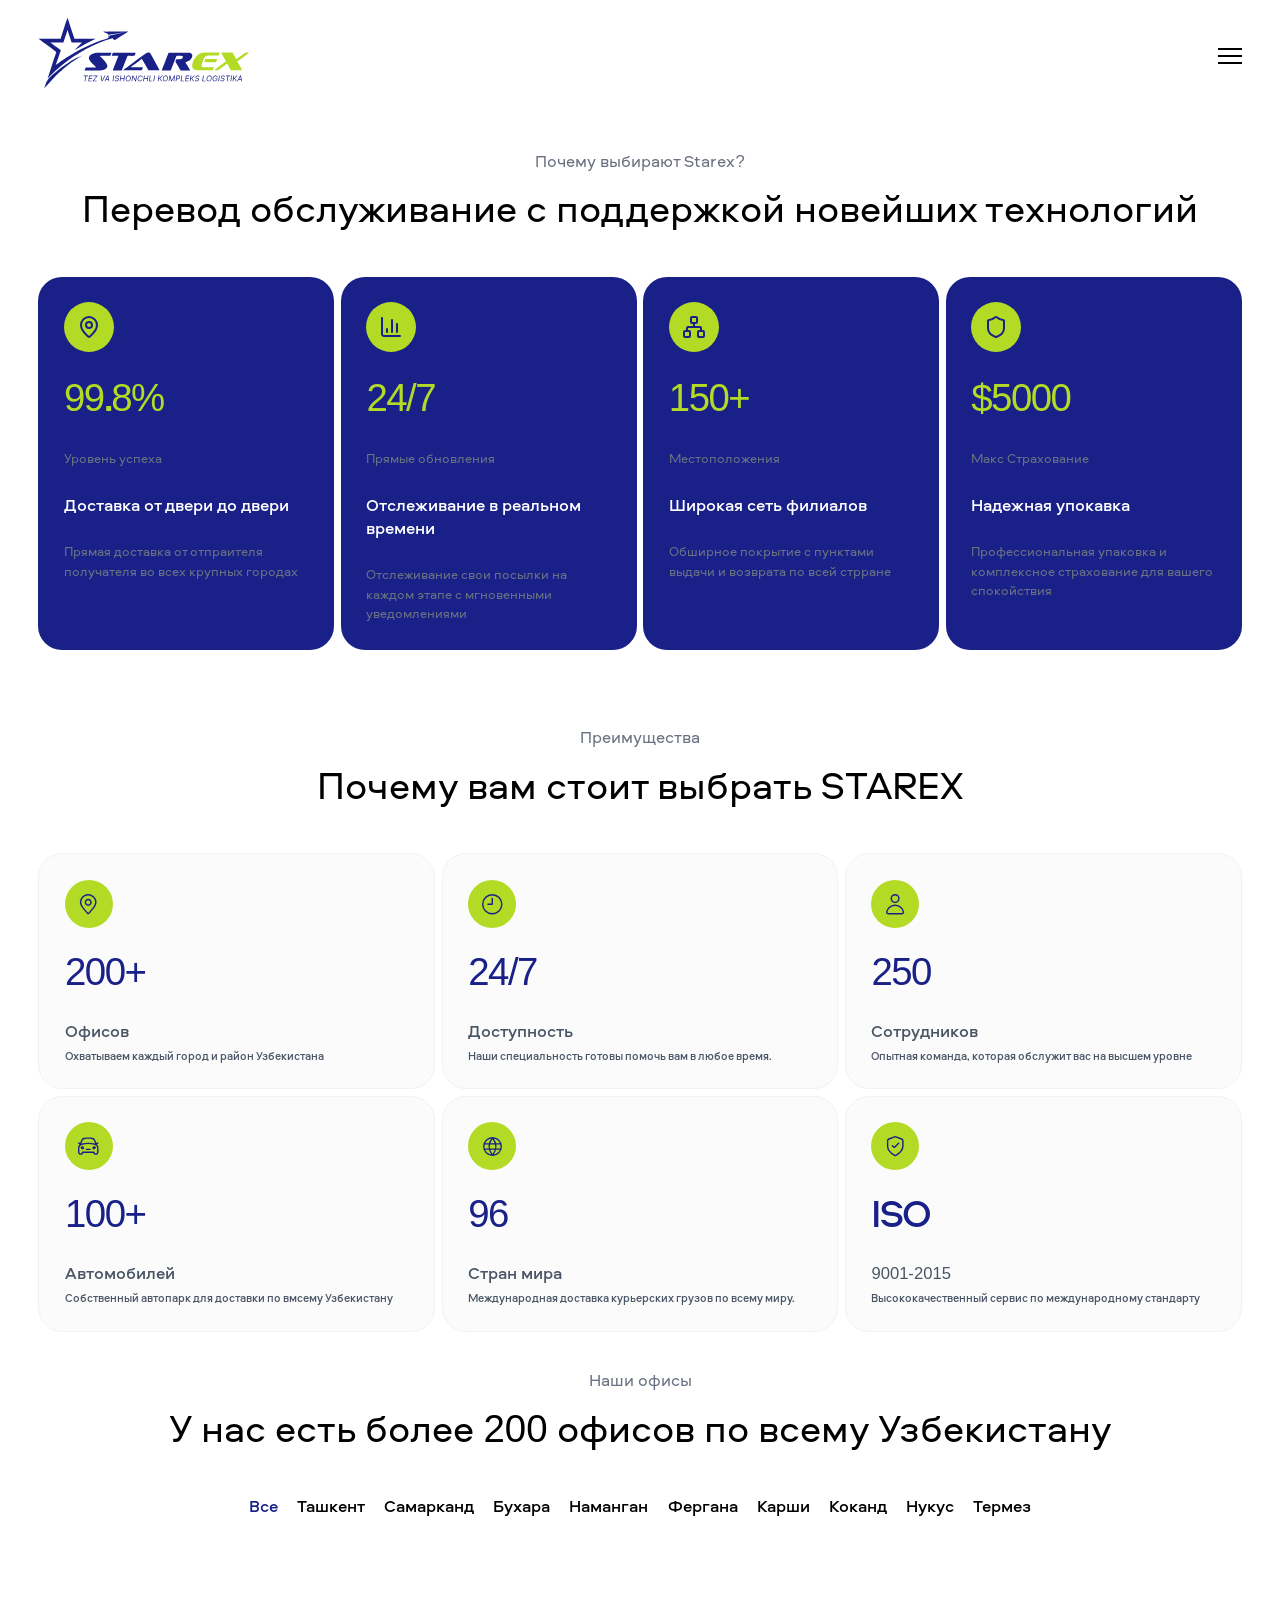
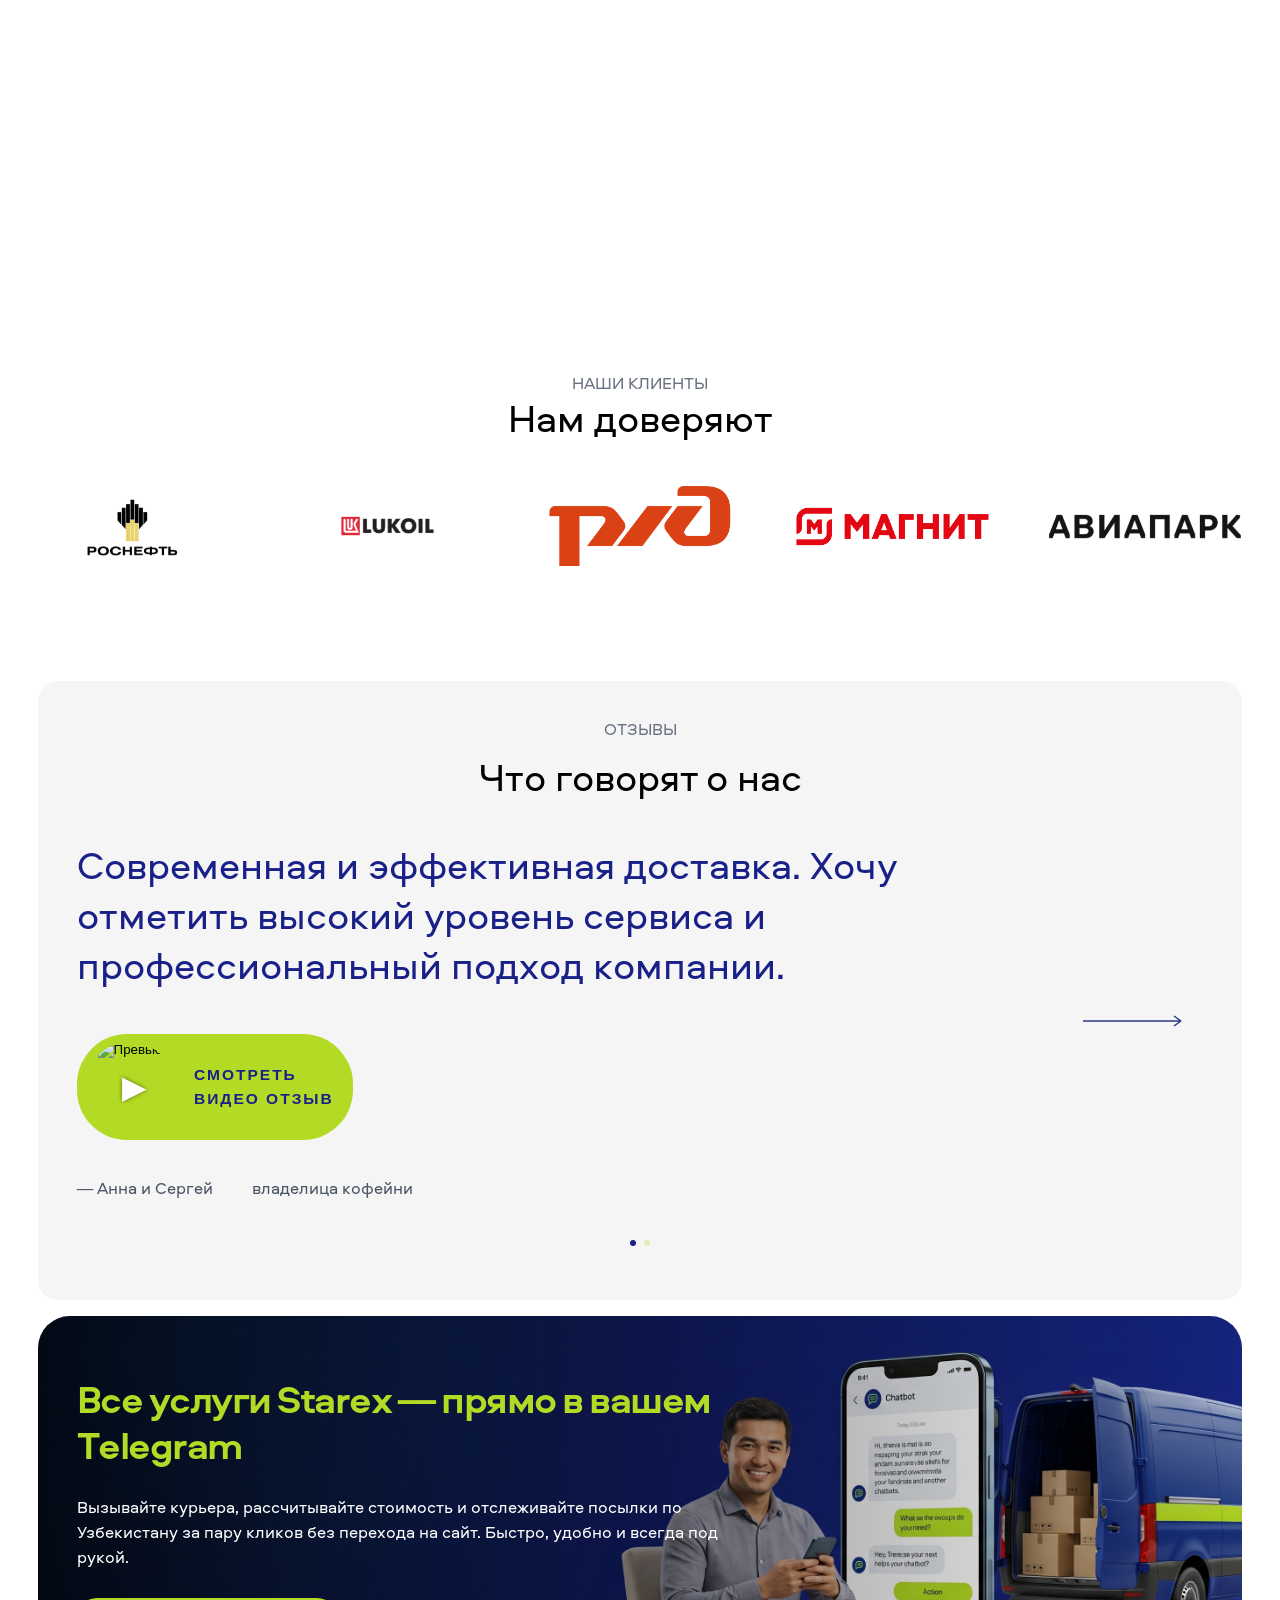
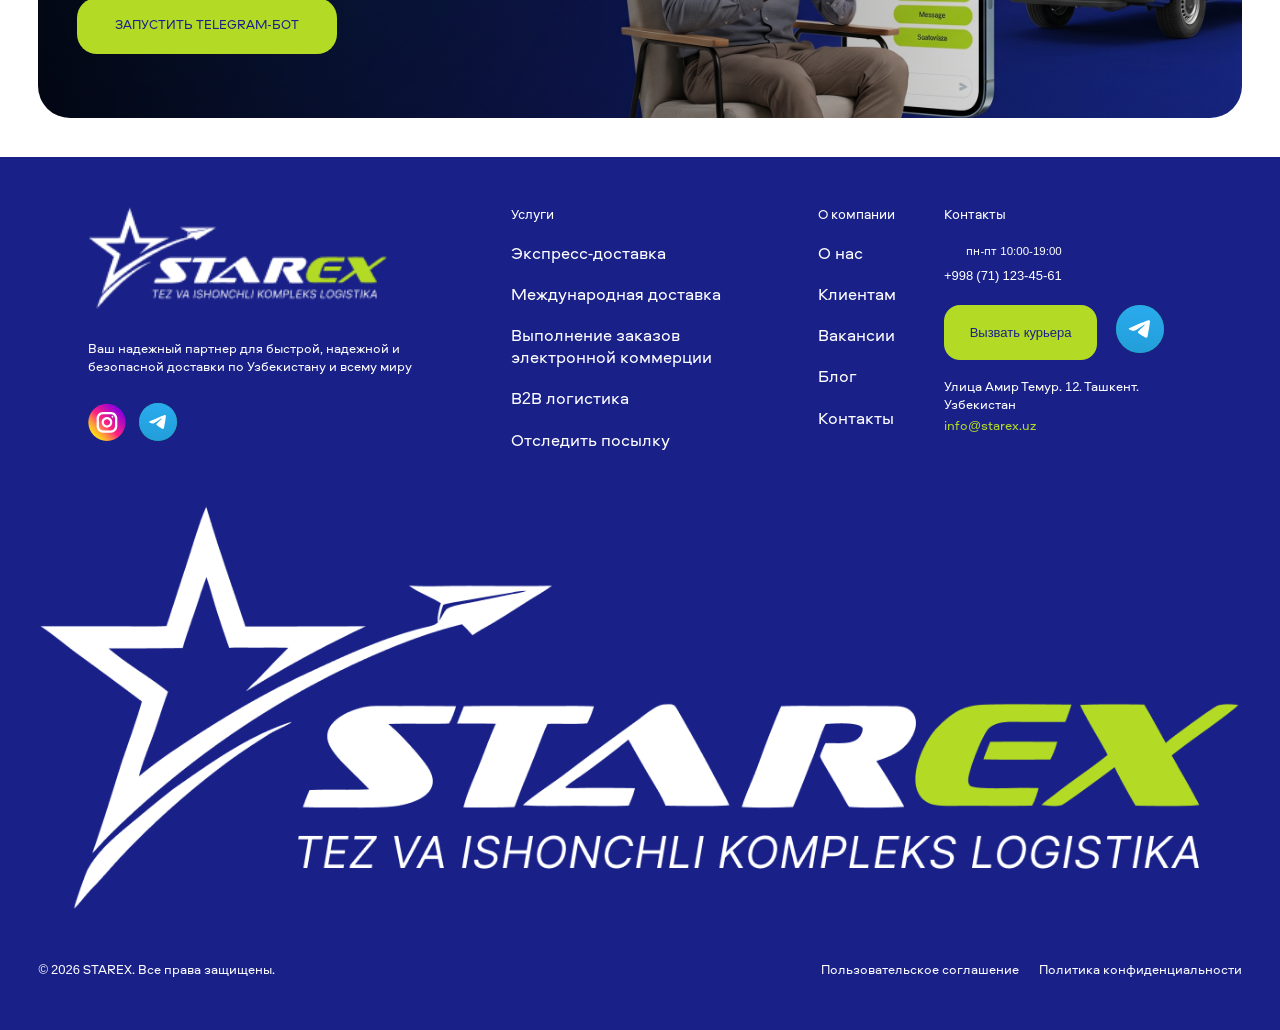
==== assets/pages/about.html @ 11793d76 "about cont" ====
<!doctype html>
<html lang="en">
  <head>
    <meta charset="UTF-8" />
    <meta name="viewport" content="width=device-width, initial-scale=1.0" />
    <title>Contact</title>
    <link
      rel="stylesheet"
      href="https://cdn.jsdelivr.net/npm/swiper@11/swiper-bundle.min.css"
    />
    <link rel="stylesheet" href="/assets/css/main.css" />
    <link rel="stylesheet" href="/assets/css/responsive.css" />
  </head>
  <body>
    <section class="hero another-page-hero">
      <header>
        <div class="container">
          <div class="header-wrapper">
            <div class="logo-wrapper">
              <a href="/index.html">
                <img
                  src="/assets/images/logo-blue.svg"
                  alt="STAREX Logo"
                  class="logo"
                />
              </a>
            </div>

            <div class="mobile-menu" id="mobileMenu">
              <div class="navbar-menu">
                <ul>
                  <li>
                    <a href="/assets/pages/about.html" class="active">О нас</a>
                  </li>
                  <li>
                    <a href="/assets/pages/services.html">Услуги</a>
                  </li>
                  <li>
                    <a href="/assets/pages/clients.html">Клиентам</a>
                  </li>
                  <li>
                    <a href="/assets/pages/vacancy.html">Вакансии</a>
                  </li>
                  <li>
                    <a href="/assets/pages/blog.html">Блог</a>
                  </li>
                  <li>
                    <a href="/assets/pages/contact.html">Контакты</a>
                  </li>
                </ul>
              </div>

              <div class="navbar-right-wrapper">
                <div class="navbar-phone-wrapper">
                  <span>пн-пт 10:00-19:00</span>
                  <a href="tel:+998711234561">+998 (71) 123-45-61</a>
                </div>

                <div class="navbar-right-btn-wrapper">
                  <button>Вызвать курьера</button>
                  <button>
                    <img src="/assets/images/user.svg" alt="icon" />
                    Кабинет
                  </button>
                </div>
              </div>

              <div class="mobile-close-wrapper">
                <div class="logo-wrapper">
                  <img src="/assets/images/logo.png" alt="image" />
                </div>
                <button class="mobile-close" aria-label="Close">
                  <img src="/assets/images/close.svg" alt="image" />
                </button>
              </div>
            </div>

            <button class="burger-btn" id="burgerBtn">
              <span></span>
              <span></span>
              <span></span>
            </button>
          </div>
        </div>
      </header>
    </section>

    <main>
      <section>
        <div class="container">
          <div class="extra-section">
            <div class="header-container">
              <p>Почему выбирают Starex?</p>
              <h2>Перевод обслуживание с поддержкой новейших технологий</h2>
            </div>

            <div class="content-container">
              <div class="item">
                <div class="icon-wrapper">
                  <img src="/assets/images/home/i1.svg" alt="icon" />
                </div>
                <h1>99.8%</h1>
                <span>Уровень успеха</span>
                <p>Доставка от двери до двери</p>
                <span>
                  Прямая доставка от отпраителя получателя во всех крупных
                  городах
                </span>
              </div>

              <div class="item">
                <div class="icon-wrapper">
                  <img src="/assets/images/home/i2.svg" alt="icon" />
                </div>
                <h1>24/7</h1>
                <span>Прямые обновления</span>
                <p>Отслеживание в реальном времени</p>
                <span>
                  Отслеживание свои посылки на каждом этапе с мгновенными
                  уведомлениями
                </span>
              </div>

              <div class="item">
                <div class="icon-wrapper">
                  <img src="/assets/images/home/i3.svg" alt="icon" />
                </div>
                <h1>150+</h1>
                <span>Местоположения</span>
                <p>Широкая сеть филиалов</p>
                <span>
                  Обширное покрытие с пунктами выдачи и возврата по всей стрране
                </span>
              </div>

              <div class="item">
                <div class="icon-wrapper">
                  <img src="/assets/images/home/i4.svg" alt="icon" />
                </div>
                <h1>$5000</h1>
                <span>Макс Страхование </span>
                <p>Надежная упокавка</p>
                <span>
                  Профессиональная упаковка и комплексное страхование для вашего
                  спокойствия
                </span>
              </div>
            </div>
          </div>
        </div>
      </section>

      <section>
        <div class="container">
          <div class="future-wrapper">
            <div class="future-header-wrapper">
              <span>Преимущества</span>
              <h1>Почему вам стоит выбрать STAREX</h1>
            </div>

            <div class="future-item-wrapper">
              <div class="item">
                <div class="image-wrapper">
                  <img src="/assets/images/about/f1.svg" alt="image" />
                </div>
                <h3>200+</h3>
                <div class="content-wrapper">
                  <span>Офисов</span>
                  <p>Охватываем каждый город и район Узбекистана</p>
                </div>
              </div>

              <div class="item">
                <div class="image-wrapper">
                  <img src="/assets/images/about/f2.svg" alt="image" />
                </div>
                <h3>24/7</h3>
                <div class="content-wrapper">
                  <span>Доступность</span>
                  <p>Наши специальность готовы помочь вам в любое время.</p>
                </div>
              </div>

              <div class="item">
                <div class="image-wrapper">
                  <img src="/assets/images/about/f3.svg" alt="image" />
                </div>
                <h3>250</h3>
                <div class="content-wrapper">
                  <span>Сотрудников</span>
                  <p>Опытная команда, которая обслужит вас на высшем уровне</p>
                </div>
              </div>

              <div class="item">
                <div class="image-wrapper">
                  <img src="/assets/images/about/f4.svg" alt="image" />
                </div>
                <h3>100+</h3>
                <div class="content-wrapper">
                  <span>Автомобилей</span>
                  <p>Собственный автопарк для доставки по вмсему Узбекистану</p>
                </div>
              </div>

              <div class="item">
                <div class="image-wrapper">
                  <img src="/assets/images/about/f5.svg" alt="image" />
                </div>
                <h3>96</h3>
                <div class="content-wrapper">
                  <span>Стран мира</span>
                  <p>Международная доставка курьерских грузов по всему миру.</p>
                </div>
              </div>

              <div class="item">
                <div class="image-wrapper">
                  <img src="/assets/images/about/f6.svg" alt="image" />
                </div>
                <h3>ISO</h3>
                <div class="content-wrapper">
                  <span>9001-2015</span>
                  <p>Высококачественный сервис по международному стандарту</p>
                </div>
              </div>
            </div>
          </div>
        </div>
      </section>

      <section>
        <div class="container">
          <div class="google-maps-wrapper">
            <div class="google-maps-header-wrapper">
              <p>Наши офисы</p>
              <h2>У нас есть более 200 офисов по всему Узбекистану</h2>
            </div>

            <div class="google-maps-tabs-wrapper">
              <ul>
                <li class="active">Все</li>
                <li>Ташкент</li>
                <li>Самарканд</li>
                <li>Бухара</li>
                <li>Наманган</li>
                <li>Фергана</li>
                <li>Карши</li>
                <li>Коканд</li>
                <li>Нукус</li>
                <li>Термез</li>
              </ul>
            </div>

            <div class="map-wrapper">
              <iframe
                src="https://www.google.com/maps/embed?pb=!1m18!1m12!1m3!1d2997.2102560352!2d69.28064177643648!3d41.30428940114486!2m3!1f0!2f0!3f0!3m2!1i1024!2i768!4f13.1!3m3!1m2!1s0x38ae8b316f0c592b%3A0xe5631aa0a5a04f1!2sWEBLINE!5e0!3m2!1sru!2s!4v1784799597177!5m2!1sru!2s"
                width="600"
                height="450"
                style="border: 0"
                allowfullscreen=""
                loading="lazy"
                referrerpolicy="strict-origin-when-cross-origin"
              ></iframe>
            </div>
          </div>
        </div>
      </section>

      <section>
        <div class="container">
          <div class="partners-section">
            <div class="partners-container">
              <span class="partners-subtitle">НАШИ КЛИЕНТЫ</span>
              <h2 class="partners-title">Нам доверяют</h2>

              <div class="swiper partners-slider">
                <div class="swiper-wrapper">
                  <div class="swiper-slide">
                    <img src="/assets/images/home/p1.png" alt="icon" />
                  </div>
                  <div class="swiper-slide">
                    <img src="/assets/images/home/p2.png" alt="icon" />
                  </div>
                  <div class="swiper-slide">
                    <img src="/assets/images/home/p3.png" alt="icon" />
                  </div>
                  <div class="swiper-slide">
                    <img src="/assets/images/home/p4.png" alt="icon" />
                  </div>
                  <div class="swiper-slide">
                    <img src="/assets/images/home/p5.png" alt="icon" />
                  </div>
                  <div class="swiper-slide">
                    <img src="/assets/images/home/p6.png" alt="icon" />
                  </div>
                </div>
              </div>
            </div>
          </div>
        </div>
      </section>

      <section>
        <div class="container">
          <div class="reviews-section">
            <div class="reviews-container">
              <span class="reviews-subtitle">ОТЗЫВЫ</span>
              <h2 class="reviews-title">Что говорят о нас</h2>

              <!-- Контейнер Swiper -->
              <div class="swiper reviews-slider">
                <div class="swiper-wrapper">
                  <!-- Слайд 1 -->
                  <div class="swiper-slide">
                    <div class="review-card">
                      <div class="review-content">
                        <p class="review-text">
                          Современная и эффективная доставка. Хочу отметить
                          высокий уровень сервиса и профессиональный подход
                          компании.
                        </p>

                        <button
                          class="video-btn"
                          data-video="https://www.youtube.com/embed/A98NaPxOwDg?autoplay=1"
                        >
                          <div class="video-avatar">
                            <img
                              src="https://images.unsplash.com/photo-1534528741775-53994a69daeb?w=100&auto=format&fit=crop"
                              alt="Превью"
                            />
                            <span class="play-icon">▶</span>
                          </div>
                          <span class="video-btn-text"
                            >СМОТРЕТЬ<br />ВИДЕО ОТЗЫВ</span
                          >
                        </button>

                        <div class="review-author">
                          <span class="author-name">— Анна и Сергей</span>
                          <span class="author-role">владелица кофейни</span>
                        </div>
                      </div>

                      <div class="review-next-btn">
                        <svg
                          width="100"
                          height="12"
                          viewBox="0 0 100 12"
                          fill="none"
                          xmlns="http://www.w3.org/2000/svg"
                        >
                          <path
                            d="M0 6H98M98 6L91 1M98 6L91 11"
                            stroke="#2B3688"
                            stroke-width="1.5"
                          />
                        </svg>
                      </div>
                    </div>
                  </div>

                  <!-- Слайд 2 (Пример) -->
                  <div class="swiper-slide">
                    <div class="review-card">
                      <div class="review-content">
                        <blockquote class="review-text">
                          Надежный партнер для нашего бизнеса.<br />
                          Все заказы приходят вовремя,<br />
                          а поддержка всегда на связи.
                        </blockquote>

                        <button
                          class="video-btn"
                          data-video="https://www.youtube.com/embed/A98NaPxOwDg?autoplay=1"
                        >
                          <div class="video-avatar">
                            <img
                              src="https://images.unsplash.com/photo-1507003211169-0a1dd7228f2d?w=100&auto=format&fit=crop"
                              alt="Превью"
                            />
                            <span class="play-icon">▶</span>
                          </div>
                          <span class="video-btn-text"
                            >СМОТРЕТЬ<br />ВИДЕО ОТЗЫВ</span
                          >
                        </button>

                        <div class="review-author">
                          <span class="author-name">— Алексей</span>
                          <span class="author-role">директор сети</span>
                        </div>
                      </div>

                      <div class="review-next-btn">
                        <svg
                          width="100"
                          height="12"
                          viewBox="0 0 100 12"
                          fill="none"
                          xmlns="http://www.w3.org/2000/svg"
                        >
                          <path
                            d="M0 6H98M98 6L91 1M98 6L91 11"
                            stroke="#2B3688"
                            stroke-width="1.5"
                          />
                        </svg>
                      </div>
                    </div>
                  </div>
                </div>
                <!-- Точки пагинации -->
                <div class="swiper-pagination"></div>
              </div>
            </div>
          </div>
        </div>
      </section>

      <section>
        <div class="container">
          <div
            class="banner-wrapper"
            style="
              background:
                linear-gradient(
                  90deg,
                  rgba(0, 0, 0, 0.85) 0%,
                  rgba(0, 0, 0, 0.4) 50%,
                  rgba(0, 0, 0, 0) 100%
                ),
                url(&quot;/assets/images/home/banner3.jpg&quot;);
            "
          >
            <h1>Все услуги Starex — прямо в вашем Telegram</h1>
            <p>
              Вызывайте курьера, рассчитывайте стоимость и отслеживайте посылки
              по Узбекистану за пару кликов без перехода на сайт. Быстро, удобно
              и всегда под рукой.
            </p>
            <a href="#">Запустить Telegram-бот</a>
          </div>
        </div>
      </section>
    </main>

    <footer>
      <div class="container">
        <div class="footer-wrapper">
          <div class="footer-item">
            <div class="logo-wrapper">
              <img src="/assets/images/logo.png" alt="image" />
            </div>
            <p class="under-logo-title">
              Ваш надежный партнер для быстрой, надежной и безопасной доставки
              по Узбекистану и всему миру
            </p>
            <div class="social-wrapper">
              <a href="#">
                <img src="/assets/images/instagram.svg" alt="icon" />
              </a>
              <a href="#">
                <img src="/assets/images/telegram.svg" alt="icon" />
              </a>
            </div>
          </div>

          <div class="footer-item">
            <div class="footer-menu-wrapper">
              <p>Услуги</p>
              <ul>
                <li>
                  <a href="#">Экспресс-доставка</a>
                </li>
                <li>
                  <a href="#">Международная доставка</a>
                </li>
                <li>
                  <a href="#">Выполнение заказов электронной коммерции</a>
                </li>
                <li>
                  <a href="#">B2B логистика</a>
                </li>
                <li>
                  <a href="#">Отследить посылку</a>
                </li>
              </ul>
            </div>
          </div>

          <div class="footer-item">
            <div class="footer-menu-wrapper">
              <p>О компании</p>
              <ul>
                <li>
                  <a href="#">О нас</a>
                </li>
                <li>
                  <a href="#">Клиентам</a>
                </li>
                <li>
                  <a href="#">Вакансии</a>
                </li>
                <li>
                  <a href="#">Блог</a>
                </li>
                <li>
                  <a href="#">Контакты</a>
                </li>
              </ul>
            </div>
          </div>

          <div class="footer-item">
            <div class="footer-menu-wrapper">
              <p>Контакты</p>
              <div class="footer-list-wrapper">
                <div class="footer-contact-wrapper">
                  <div class="phone-wrapper">
                    <span>пн-пт 10:00-19:00</span>
                    <a href="tel:+998711234561">+998 (71) 123-45-61</a>
                  </div>
                  <button>Вызвать курьера</button>
                  <a href="#">
                    <img src="/assets/images/telegram.svg" alt="icon" />
                  </a>
                </div>

                <div class="footer-address-wrapper">
                  <p>Улица Амир Темур. 12. Ташкент. Узбекистан</p>
                  <a href="mailto:info@starex.uz">info@starex.uz</a>
                </div>
              </div>
            </div>
          </div>
        </div>

        <div class="footer-big-logo">
          <img src="/assets/images/big-logo.png" alt="image" />
        </div>

        <div class="copyright-wrapper">
          <p>© 2026 STAREX. Все права защищены.</p>
          <div class="item">
            <a href="#">Пользовательское соглашение</a>
            <a href="#">Политика конфиденциальности</a>
          </div>
        </div>
      </div>
    </footer>

    <script src="https://cdn.jsdelivr.net/npm/swiper@11/swiper-bundle.min.js"></script>
    <script src="/assets/js/main.js"></script>
  </body>
</html>
---- assets/css/main.css ----
@font-face {
  font-family: "Aeroport";
  src: url("../fonts/Aeroport-regular-trial.otf") format("opentype");
  font-weight: 400;
  font-style: normal;
  font-display: swap;
}

@font-face {
  font-family: "Aeroport";
  src: url("../fonts/Aeroport-medium-trial.otf") format("opentype");
  font-weight: 500;
  font-style: normal;
  font-display: swap;
}

@font-face {
  font-family: "Aeroport";
  src: url("../fonts/Aeroport-bold-trial.otf") format("opentype");
  font-weight: 700;
  font-style: normal;
  font-display: swap;
}

@font-face {
  font-family: "Aeroport";
  src: url("../fonts/Aeroport-light-trial.otf") format("opentype");
  font-weight: 300;
  font-style: normal;
  font-display: swap;
}

:root {
  /* colors */
  --white: #ffffff;
  --black: #000000;
  --grey: #e5e7eb;
  --black-grey: #6a7282;
  --text-grey: #4a5565;
  --blue: #192189;
  --green: #b3db25;

  /* font sizes */
  --fs-exsm: clamp(10px, 0.9vw, 12px);
  --fs-exxs: clamp(13px, 1vw, 16px);
  --fs-xs: clamp(15px, 1.3vw, 20px);
  --fs-sm: clamp(18px, 1.5vw, 24px);
  --fs-md: clamp(20px, 2.5vw, 32px);
  --fs-lg: clamp(28px, 3vw, 48px);
  --fs-xl: clamp(44px, 4vw, 72px);

  /* border radius */
  --br-sm: 8px;
  --br-md: 16px;
  --br-lg: 24px;
  --br-xl: 32px;
  --br-xxl: 100px;
}

/* RESET */
*,
*::after,
*::before {
  box-sizing: border-box;
}
* {
  padding: 0;
  margin: 0;
}
img {
  width: 100%;
}
a {
  text-decoration: none;
}
ul {
  margin: 0;
  padding: 0;
}
li {
  list-style: none;
}
button {
  cursor: pointer;
}
p {
  margin: 0;
}
::placeholder {
  color: unset;
}
html {
  scroll-behavior: smooth;
}

body {
  font-family: "Aeroport", sans-serif;
}

.container {
  width: 100%;
  max-width: 1920px;
  margin: 0 auto;
  padding: 0 clamp(25px, 3vw, 50px);
}

/* HEADER START */
.hero {
  /* height: 100vh; */
  background-size: cover !important;
  background-repeat: no-repeat !important;
  background-position: center !important;
  position: relative;
  min-height: 1040px;

  display: flex;
  flex-direction: column;
}
.hero > .container:last-child {
  flex: 1;
  display: flex;
  align-items: center;
}
.mobile-menu {
  display: flex;
  align-items: center;
  justify-content: space-between;
  gap: clamp(10px, 2vw, 30px);
  width: 100%;
}
.burger-btn {
  display: none;
  flex-direction: column;
  gap: 5px;
  background: none;
  border: none;
  cursor: pointer;
}

.burger-btn span {
  width: 24px;
  height: 2px;
  background: var(--white);
  transition: 0.3s;
}
.another-page-hero .burger-btn span {
  background: var(--black);
}
.mobile-close-wrapper {
  position: absolute;
  top: 0;
  font-size: 32px;
  background: none;
  border: none;
  cursor: pointer;
  filter: brightness(1) invert(1);
  display: none;
}
.mobile-close {
  background: none;
  border: none;
  cursor: pointer;
  filter: brightness(1) invert(1);
}
.mobile-close img {
  width: 32px;
  height: 32px;
}
.header-wrapper {
  display: flex;
  justify-content: space-between;
  align-items: center;
  gap: 20px;
  padding: clamp(12px, 1.3vw, 24px) 0;
}
.header-wrapper .logo-wrapper {
  flex-shrink: 0;
}
.header-wrapper .navbar-menu {
  margin: 0 auto;
}
.header-wrapper .navbar-menu ul {
  display: flex;
  gap: clamp(20px, 2.5vw, 40px);
}
.header-wrapper .navbar-menu ul li a {
  color: var(--white);
  font-size: var(--fs-xs);
  padding-bottom: 5px;
}
.header-wrapper .navbar-menu ul li a.active {
  border-bottom: 1px solid var(--white);
}
.another-page-hero .header-wrapper .navbar-menu ul li a {
  color: var(--black);
  font-size: var(--fs-xs);
  padding-bottom: 5px;
}
.another-page-hero .header-wrapper .navbar-menu ul li a.active {
  border-bottom: 1px solid var(--black);
}
.header-wrapper .navbar-right-wrapper {
  display: flex;
  align-items: center;
  gap: clamp(12px, 1.3vw, 24px);
}
.header-wrapper .navbar-right-wrapper .navbar-phone-wrapper {
  display: flex;
  flex-direction: column;
  align-items: end;
  gap: clamp(4px, 0.5vw, 8px);
}
.header-wrapper .navbar-right-wrapper .navbar-phone-wrapper span {
  font-size: var(--fs-exsm);
  color: var(--white);
}
.another-page-hero
  .header-wrapper
  .navbar-right-wrapper
  .navbar-phone-wrapper
  span {
  color: var(--black);
}
.header-wrapper .navbar-right-wrapper .navbar-phone-wrapper a {
  color: var(--white);
  font-size: var(--fs-xs);
}
.another-page-hero
  .header-wrapper
  .navbar-right-wrapper
  .navbar-phone-wrapper
  a {
  color: var(--black);
}
.header-wrapper .navbar-right-wrapper .navbar-right-btn-wrapper {
  display: flex;
  align-items: center;
  gap: clamp(4px, 0.9vw, 8px);
}
.header-wrapper .navbar-right-wrapper .navbar-right-btn-wrapper button {
  display: flex;
  align-items: center;
  gap: 5px;
  padding: 16px clamp(16px, 2vw, 32px);
  font-size: var(--fs-exxs);
  border-radius: var(--br-md);
  font-weight: 600;
  border: none;
  transition: all 0.3s ease-out;
}
.header-wrapper .navbar-right-wrapper .navbar-right-btn-wrapper button img {
  width: 15px;
  height: 15px;
}
.header-wrapper
  .navbar-right-wrapper
  .navbar-right-btn-wrapper
  button:first-child {
  background-color: var(--green);
  color: var(--blue);
}
.header-wrapper
  .navbar-right-wrapper
  .navbar-right-btn-wrapper
  button:first-child:hover {
  background-color: var(--blue);
  color: var(--green);
}
.header-wrapper
  .navbar-right-wrapper
  .navbar-right-btn-wrapper
  button:nth-child(2) {
  background-color: var(--blue);
  color: var(--white);
}
.header-wrapper
  .navbar-right-wrapper
  .navbar-right-btn-wrapper
  button:nth-child(2):hover {
  background-color: var(--green);
  color: var(--black);
}
.header-wrapper
  .navbar-right-wrapper
  .navbar-right-btn-wrapper
  button:nth-child(2):hover
  img {
  filter: brightness(1) invert(1);
}
/* calc tab */
.hero-wrapper {
  display: flex;
  justify-content: space-between;
  align-items: end;
  width: 100%;
}
.hero-body {
  /* position: absolute;
  top: 25%;
  width: 100%;
  display: flex;
  flex-direction: column;
  gap: clamp(16px, 2vw, 32px); */

  width: 100%;
  max-width: 700px;
  display: flex;
  flex-direction: column;
  gap: clamp(16px, 2vw, 32px);
  padding-bottom: 20px;
}
.hero-body h1 {
  color: var(--green);
  font-size: var(--fs-xl);
  width: 100%;
  max-width: 700px;
  line-height: 120%;
  letter-spacing: -1.5px;
}
.hero-body p {
  color: var(--white);
  font-size: var(--fs-lg);
  line-height: 120%;
  letter-spacing: -1.2px;
}
.hero-body span {
  color: var(--white);
  font-size: var(--fs-xs);
  line-height: 130%;
  letter-spacing: 0px;
  margin-bottom: clamp(9px, 1.1vw, 18px);
}
.hero-body .tab-wrapper {
  width: 100%;
  max-width: 700px;
}
.hero-body .tab-group {
  display: flex;
  align-items: center;
  gap: 0px;
}
.hero-body .tab-group button {
  display: flex;
  align-items: center;
  justify-content: center;
  gap: 5px;
  padding: clamp(12px, 1.4vw, 24px) clamp(25px, 3vw, 50px);
  background-color: rgba(255, 255, 255, 0.2);
  border-top-left-radius: var(--br-md);
  border-top-right-radius: var(--br-md);
  color: var(--white);
  font-size: var(--fs-exxs);
  font-weight: 600;
  border: none;
  width: 100%;
}
.hero-body .tab-group button img {
  width: 20px;
  height: 20px;
}
.hero-body .tab-pane {
  display: none;
  padding: clamp(8px, 1vw, 16px);
}

.hero-body .tab-pane.active {
  display: flex;
  flex-direction: column;
  gap: clamp(8px, 1vw, 16px);
}

.hero-body .tab.active {
  background-color: var(--white);
  color: var(--blue);
}
.hero-body .tab.active img {
  filter: brightness(0) invert(13%) sepia(85%) saturate(4153%)
    hue-rotate(237deg) brightness(85%) contrast(101%);
}
.hero-body .tab-content {
  background-color: var(--white);
}
.hero-body .tab-pane input {
  width: 100%;
  border: 1px solid var(--grey);
  padding: clamp(10px, 1.5vw, 20px) clamp(12px, 1.5vw, 24px);
  border-radius: var(--br-md);
  font-weight: 400;
  font-size: var(--fs-exxs);
}
.hero-body .tab-pane input:focus {
  outline: none;
  box-shadow: none;
}
.hero-body .tab-pane input::placeholder {
  color: var(--black-grey);
}

.hero-body .tab-pane button {
  padding: clamp(10px, 1.4vw, 20px);
  width: 100%;
  background-color: var(--green);
  color: var(--blue);
  font-weight: 600;
  font-size: var(--fs-exxs);
  border: none;
  border-radius: var(--br-md);
}

.spinner-container {
  position: relative;
  width: 150px;
  height: 150px;
  display: flex;
  justify-content: center;
  align-items: center;
  bottom: clamp(30px, 5vw, 80px);
}

.spinner-icon {
  position: absolute;
  width: 50px;
  height: 50px;
  background-color: var(--blue);
  border-radius: 50%;
  display: flex;
  justify-content: center;
  align-items: center;
  z-index: 2;
  box-shadow: 0 4px 12px rgba(0, 0, 0, 0.15);
}
.spinner-icon a {
  display: flex;
  align-items: center;
  justify-content: center;
}

.spinner-icon img {
  width: 20px;
  height: 20px;
}

.spinner-text {
  position: absolute;
  width: 100%;
  height: 100%;
  z-index: 1;
  animation: spin 12s linear infinite;
}

.spinner-text text {
  fill: rgba(255, 255, 255, 0.8);
  font-size: 17px;
  font-family: sans-serif;
  font-weight: 500;
  text-transform: uppercase;
  letter-spacing: 3px;
}

@keyframes spin {
  from {
    transform: rotate(0deg);
  }
  to {
    transform: rotate(360deg);
  }
}
/* HEADER END */

/* HOME SERVICES START */
.our-services {
  margin: clamp(25px, 2.5vw, 50px) 0;
}
.our-services .our-services-header {
  display: flex;
  flex-direction: column;
  justify-content: center;
  align-items: center;
  text-align: center;
  gap: clamp(8px, 1vw, 16px);
  margin: clamp(25px, 2.5vw, 50px) 0;
}
.our-services .our-services-header p {
  font-size: var(--fs-xs);
  color: var(--black-grey);
  font-weight: 400;
}
.our-services .our-services-header h1 {
  font-size: var(--fs-lg);
  color: var(--black);
  font-weight: 400;
}
.our-services .our-services-body {
  display: grid;
  grid-template-columns: repeat(3, 1fr);
  gap: clamp(4px, 0.5vw, 8px);
}
.our-services .our-services-body .item {
  display: flex;
  flex-direction: column;
  gap: clamp(12px, 1.5vw, 24px);
  border: 2px solid transparent;
  padding: 8px;
  background-color: #f2f2f2;
  border-radius: var(--br-lg);
  position: relative;
  transition: all 0.3s ease-out;
  height: 100%;
}
.our-services .our-services-body .item:hover {
  border-color: var(--green);
  background-color: var(--white);
}
.our-services .our-services-body .item:hover a {
  background-color: var(--blue) !important;
  color: var(--white) !important;
}
.our-services .our-services-body .item .item-image {
  width: 100%;
  aspect-ratio: 581 / 322;
  overflow: hidden;
  background-color: #f2f2f2;
  border-radius: var(--br-md);
}
.our-services .our-services-body .item .item-image img {
  width: 100%;
  height: 100%;
  object-fit: contain;
  object-position: center;
  display: block;
  border-radius: var(--br-md);
  mix-blend-mode: darken;
}

.our-services .our-services-body .item .item-content {
  display: flex;
  flex-direction: column;
  flex-grow: 1;
  align-items: flex-start;
  gap: clamp(8px, 1vw, 16px);
  padding: clamp(8px, 1vw, 16px);
}
.our-services .our-services-body .item .item-content h6 {
  font-size: var(--fs-md);
  color: var(--blue);
  font-weight: 600;
  line-height: 130%;
  overflow: hidden;
  text-overflow: ellipsis;
  -webkit-line-clamp: 2;
  display: -webkit-box;
  -webkit-box-orient: vertical;
}
.our-services .our-services-body .item .item-content p {
  font-size: var(--fs-exxs);
  color: var(--black-grey);
  font-weight: 400;
  overflow: hidden;
  text-overflow: ellipsis;
  -webkit-line-clamp: 3;
  display: -webkit-box;
  -webkit-box-orient: vertical;
}
.our-services .our-services-body .item .item-content a {
  display: flex;
  gap: 10px;
  background-color: var(--green);
  font-size: var(--fs-exxs);
  border-radius: var(--br-md);
  color: var(--blue);
  padding: clamp(8px, 1vw, 16px) clamp(16px, 2vw, 32px);
  transition: all 0.3s ease-out;
  margin-top: auto;
}
.our-services .our-services-body .item .item-content a::after {
  content: "";
  position: absolute;
  inset: 0;
}
/* HOME SERVICES END */

/* BANNER START */
.banner-wrapper {
  height: auto;
  aspect-ratio: 1904 / 536;
  background-size: cover !important;
  background-repeat: no-repeat !important;
  background-position: 50% 25% !important;
  display: flex;
  flex-direction: column;
  justify-content: start;
  align-items: start;
  gap: clamp(16px, 2vw, 32px);
  border-radius: var(--br-xl);
  padding: clamp(25px, 5vw, 90px) clamp(15px, 3vw, 50px);
  margin-bottom: clamp(25px, 3vw, 50px);
}
.banner-wrapper h1 {
  color: var(--green);
  font-size: var(--fs-lg);
  line-height: 120%;
  letter-spacing: -1.5px;
  width: 100%;
  max-width: 671px;
}
.banner-wrapper p {
  color: var(--white);
  font-size: var(--fs-xs);
  line-height: 150%;
  letter-spacing: 0;
  width: 100%;
  max-width: 671px;
}
.banner-wrapper a {
  color: var(--blue);
  background-color: var(--green);
  text-transform: uppercase;
  font-size: var(--fs-exxs);
  padding: clamp(10px, 1.5vw, 20px) clamp(20px, 3vw, 40px);
  border-radius: calc(var(--br-md) + 4px);
  transition: all 0.3s ease-out;
}
.banner-wrapper a:hover {
  background-color: var(--blue);
  color: var(--white);
}
/* BANNER END */

/* EXTRA SECTION START */
.extra-section {
  padding: clamp(25px, 3vw, 50px) 0;
}
.extra-section .header-container {
  display: flex;
  flex-direction: column;
  justify-content: center;
  align-items: center;
  text-align: center;
  gap: clamp(8px, 1vw, 16px);
}
.extra-section .header-container p {
  color: var(--black-grey);
  font-size: var(--fs-xs);
  letter-spacing: 0;
}
.extra-section .header-container h2 {
  color: var(--black);
  font-size: var(--fs-lg);
  font-weight: 400;
  letter-spacing: 0;
}
.extra-section .content-container {
  display: grid;
  grid-template-columns: repeat(4, 1fr);
  gap: clamp(4px, 0.5vw, 8px);
  margin: clamp(25px, 3vw, 50px) 0;
}
.extra-section .content-container .item {
  display: flex;
  flex-direction: column;
  justify-content: start;
  align-items: start;
  background-color: var(--blue);
  border-radius: var(--br-lg);
  padding: clamp(16px, 2vw, 32px);
  gap: clamp(16px, 2vw, 32px);
}
.extra-section .content-container .item .icon-wrapper {
  background-color: var(--green);
  border-radius: 50%;
  width: 50px;
  height: 50px;
  padding: 10px;
  display: flex;
  justify-content: center;
  align-items: center;
}
.extra-section .content-container .item .icon-wrapper img {
  width: 24px;
  height: 24px;
}
.extra-section .content-container .item h1 {
  color: var(--green);
  font-size: var(--fs-lg);
  font-weight: 500;
  line-height: 120%;
  letter-spacing: -1.5px;
}
.extra-section .content-container .item span {
  font-size: var(--fs-exxs);
  color: var(--black-grey);
  font-weight: 400;
  line-height: 150%;
  letter-spacing: 0;
}
.extra-section .content-container .item p {
  color: var(--white);
  font-weight: 500;
  font-size: var(--fs-xs);
}
/* EXTRA SECTION END */

/* GOOGLE MAPS START */
.google-maps-wrapper {
  display: flex;
  flex-direction: column;
  gap: clamp(25px, 3vw, 50px);
  margin-bottom: clamp(12.5px, 1.4vw, 25px);
}
.google-maps-wrapper .google-maps-header-wrapper {
  display: flex;
  flex-direction: column;
  justify-content: center;
  align-items: center;
  text-align: center;
  gap: clamp(8px, 1vw, 16px);
}
.google-maps-wrapper .google-maps-header-wrapper p {
  color: var(--black-grey);
  font-size: var(--fs-xs);
  letter-spacing: 0;
}
.google-maps-wrapper .google-maps-header-wrapper h2 {
  color: var(--black);
  font-size: var(--fs-lg);
  font-weight: 400;
  letter-spacing: 0;
}

.google-maps-wrapper .google-maps-tabs-wrapper {
  display: flex;
  justify-content: center;
  align-items: center;
}
.google-maps-wrapper .google-maps-tabs-wrapper ul {
  display: flex;
  flex-direction: row;
  align-items: center;
  justify-content: center;
  flex-wrap: wrap;
  gap: clamp(12px, 1.5vw, 24px);
  cursor: pointer;
}
.google-maps-wrapper .google-maps-tabs-wrapper ul li {
  font-size: var(--fs-xs);
  color: var(--black);
  font-weight: 500;
  letter-spacing: 0%;
}
.google-maps-wrapper .google-maps-tabs-wrapper ul li.active {
  color: var(--blue);
}
.google-maps-wrapper .map-wrapper {
  width: 100%;
}
.google-maps-wrapper .map-wrapper iframe {
  width: 100%;
  height: auto;
  aspect-ratio: 1820 / 500;
  border-radius: var(--br-lg);
}
/* GOOGLE MAPS END */

/* PARTNER START */
.partners-section {
  padding: 60px 0;
  text-align: center;
}

.partners-section .partners-subtitle {
  color: var(--black-grey);
  font-size: var(--fs-xs);
  letter-spacing: 0;
  text-align: center;
  padding-bottom: clamp(8px, 1vw, 16px);
}

.partners-section .partners-title {
  color: var(--black);
  font-size: var(--fs-lg);
  font-weight: 400;
  letter-spacing: 0;
}

.partners-section .partners-slider {
  width: 100%;
  padding: clamp(25px, 3vw, 50px) 0;
}

.partners-section .partners-slider .swiper-wrapper {
  transition-timing-function: linear !important;
}

.partners-section .partners-slider .swiper-slide {
  display: flex;
  align-items: center;
  justify-content: center;
  height: 80px;
}

.partners-section .partners-slider .swiper-slide img {
  max-width: 100%;
  max-height: 100%;
  object-fit: contain;
  transition: all 0.3s ease;
}
/* PARTNER END */

/* VIDEO START */
.reviews-section {
  padding: clamp(25px, 3vw, 50px) 0;
  margin: 16px auto;
  background-color: #f5f5f5;
  border-radius: 20px;
}

.reviews-section .reviews-subtitle {
  display: block;
  color: var(--black-grey);
  font-size: var(--fs-xs);
  letter-spacing: 0;
  text-align: center;
  padding-bottom: clamp(8px, 1vw, 16px);
}

.reviews-section .reviews-title {
  color: var(--black);
  font-size: var(--fs-lg);
  font-weight: 400;
  text-align: center;
  letter-spacing: 0;
}

.reviews-section .review-card {
  display: flex;
  justify-content: space-between;
  align-items: center;
  padding: clamp(25px, 3vw, 50px);
}

.reviews-section .review-content {
  max-width: 966px;
}

.reviews-section .review-text {
  font-size: var(--fs-lg);
  font-weight: 400;
  line-height: 130%;
  color: var(--blue);
  letter-spacing: 0px;
  margin-bottom: clamp(25px, 3vw, 50px);
}

.reviews-section .video-btn {
  display: inline-flex;
  align-items: center;
  gap: clamp(12px, 1.5vw, 24px);
  background-color: var(--green);
  border-radius: 50px;
  padding: 8px clamp(12px, 1.5vw, 24px) 8px 8px;
  border: none;
  cursor: pointer;
  transition:
    transform 0.2s ease,
    background-color 0.2s ease;
  margin-bottom: clamp(25px, 3vw, 50px);
}

.reviews-section .video-btn:hover {
  background-color: var(--blue);
}
.reviews-section .video-btn:hover .video-btn-text {
  color: var(--white);
}

.reviews-section .video-avatar {
  position: relative;
  width: 90px;
  height: 90px;
  border-radius: 50%;
  overflow: hidden;
}

.reviews-section .video-avatar img {
  width: 100%;
  height: 100%;
  object-fit: cover;
}

.reviews-section .play-icon {
  position: absolute;
  top: 50%;
  left: 55%;
  transform: translate(-50%, -50%);
  color: white;
  font-size: 32px;
  text-shadow: 0 0 4px rgba(0, 0, 0, 0.5);
}

.reviews-section .video-btn-text {
  font-size: calc(var(--fs-exsm) + 4px);
  font-weight: 600;
  letter-spacing: 2px;
  color: var(--blue);
  text-align: left;
  line-height: 1.5;
}

.reviews-section .review-author {
  display: flex;
  gap: clamp(25px, 3vw, 50px);
  font-size: var(--fs-xs);
  color: var(--text-grey);
}

.reviews-section .review-next-btn {
  cursor: pointer;
  padding: 20px;
  transition: transform 0.2s ease;
}

.reviews-section .review-next-btn:hover {
  transform: translateX(8px);
}

.reviews-section .reviews-slider .swiper-pagination {
  position: relative;
}

.reviews-section .reviews-slider .swiper-pagination-bullet {
  width: 6px;
  height: 6px;
  background-color: var(--green);
  opacity: 0.3;
  margin: 0 4px !important;
  transition: all 0.3s ease;
}

.reviews-section .reviews-slider .swiper-pagination-bullet-active {
  opacity: 1;
  background-color: var(--blue);
}

/* Модальное окно с видео */
.video-modal {
  position: fixed;
  top: 0;
  left: 0;
  width: 100%;
  height: 100%;
  display: none;
  justify-content: center;
  align-items: center;
  z-index: 1000;
}

.video-modal.active {
  display: flex;
}

.video-modal-overlay {
  position: absolute;
  width: 100%;
  height: 100%;
  background: rgba(0, 0, 0, 0.8);
}

.video-modal-content {
  position: relative;
  width: 90%;
  max-width: 800px;
  aspect-ratio: 16/9;
  z-index: 1001;
}

.video-modal-content iframe {
  width: 100%;
  height: 100%;
  border-radius: 12px;
}

.video-modal-close {
  position: absolute;
  top: -40px;
  right: 0;
  background: none;
  border: none;
  color: var(--white);
  font-size: 32px;
  cursor: pointer;
}
/* VIDEO END */

/* BLOG START */
.blog-wrapper .blog-header-wrapper {
  display: flex;
  justify-content: space-between;
  align-items: end;
  gap: 20px;
}
.blog-wrapper .blog-header-wrapper .blog-left {
  display: flex;
  flex-direction: column;
  gap: 16px;
}
.blog-wrapper .blog-header-wrapper .blog-left span {
  font-weight: 400;
  font-size: var(--fs-xs);
  color: var(--text-grey);
  line-height: 130%;
  letter-spacing: 0;
}
.blog-wrapper .blog-header-wrapper .blog-left p {
  font-weight: 400;
  font-size: var(--fs-lg);
  line-height: 130%;
  letter-spacing: 0;
  color: var(--black);
}
.blog-wrapper .blog-header-wrapper .blog-right a {
  background-color: #f2f2f2;
  color: var(--black);
  font-size: var(--fs-exxs);
  border-radius: var(--br-md);
  padding: clamp(8px, 1vw, 16px) clamp(16px, 2vw, 32px);
}

.blog-wrapper .blog-item-wrapper {
  display: flex;
  flex-direction: column;
  gap: clamp(16px, 2vw, 32px);
  margin: clamp(50px, 5vw, 100px) 0;
}
.blog-wrapper .blog-item-wrapper .item {
  display: flex;
  gap: clamp(20px, 2.5vw, 40px);
  align-items: center;
  position: relative;
  transition: all 0.3s ease-out;
  border-radius: var(--br-lg);
}

.blog-wrapper .blog-item-wrapper .item .image-wrapper {
  height: 250px;
  width: 250px;
  flex-shrink: 0;
}
.blog-wrapper .blog-item-wrapper .item .image-wrapper img {
  height: 100%;
  width: 100%;
  object-fit: cover;
  border-radius: var(--br-lg);
}
.blog-wrapper .blog-item-wrapper .item .content-wrapper {
  display: flex;
  flex-direction: column;
  gap: clamp(12px, 1.5vw, 24px);
  flex-grow: 1;
}
.blog-wrapper .blog-item-wrapper .item .content-wrapper span {
  color: var(--text-grey);
  font-size: calc(var(--fs-exsm) + 2px);
  line-height: 130%;
  letter-spacing: 0;
}
.blog-wrapper .blog-item-wrapper .item .content-wrapper a {
  color: var(--black);
  font-size: var(--fs-md);
  line-height: 130%;
  letter-spacing: 0;
}

.blog-wrapper .blog-item-wrapper .item .content-wrapper a::after {
  content: "";
  position: absolute;
  inset: 0;
}
.blog-wrapper .blog-item-wrapper .item .content-wrapper p {
  color: var(--text-grey);
  font-size: var(--fs-xs);
  line-height: 130%;
  letter-spacing: 0;
}
/* BLOG END */
/* ============================================================= */
/* VACANCY START */
.vac-wrapper {
  display: flex;
  flex-direction: column;
  gap: clamp(25px, 4vw, 50px);
  margin: clamp(25px, 4vw, 50px) 0;
}
.vac-wrapper .vac-header-wrapper {
  display: flex;
  flex-direction: column;
  gap: clamp(8px, 1vw, 16px);
}
.vac-wrapper .vac-header-wrapper p {
  font-weight: 400;
  font-size: var(--fs-xs);
  color: var(--text-grey);
  line-height: 130%;
  letter-spacing: 0;
}
.vac-wrapper .vac-header-wrapper h1 {
  font-weight: 500;
  font-size: var(--fs-xl);
  color: var(--black);
  line-height: 120%;
  letter-spacing: -1.5px;
}
.vac-wrapper .vac-content-wrapper {
  display: grid;
  grid-template-columns: 1fr 1.5fr;
  gap: clamp(25px, 4vw, 50px);
}
.vac-wrapper .vac-content-wrapper:nth-child(2) {
  border-bottom: 2px solid #f2f2f2;
  padding-bottom: clamp(25px, 4vw, 50px);
}
.vac-wrapper .vac-content-wrapper .vac-content-left {
  display: flex;
  flex-direction: column;
  gap: clamp(12px, 1.5vw, 24px);
}
.vac-wrapper .vac-content-wrapper .vac-content-left span {
  font-weight: 400;
  font-size: var(--fs-lg);
  color: var(--black);
  line-height: 130%;
  letter-spacing: 0;
}
.vac-wrapper .vac-content-wrapper .vac-content-left p {
  font-weight: 400;
  font-size: var(--fs-xs);
  color: var(--text-grey);
  line-height: 130%;
  letter-spacing: 0;
}
.vac-wrapper .vac-content-wrapper .vac-content-right {
  display: flex;
  flex-direction: column;
  gap: clamp(8px, 1vw, 16px);
}
.vac-wrapper .vac-content-wrapper .vac-content-right .vac-content-item {
  display: flex;
  flex-direction: column;
  align-items: start;
  gap: 16px;
  padding: clamp(16px, 2vw, 32px);
  border-radius: var(--br-xl);
  background-color: #f2f2f2;
}
.vac-wrapper .vac-content-wrapper .vac-content-right .vac-content-item span {
  font-weight: 500;
  font-size: var(--fs-md);
  color: var(--black);
  line-height: 130%;
  letter-spacing: 0;
}
.vac-wrapper .vac-content-wrapper .vac-content-right .vac-content-item p {
  font-weight: 400;
  font-size: var(--fs-xs);
  color: var(--text-grey);
  line-height: 130%;
  letter-spacing: 0;
}
.vac-wrapper
  .vac-content-wrapper
  .vac-content-right
  .vac-content-item
  .vac-schadule {
  display: flex;
  align-items: center;
  gap: clamp(16px, 2vw, 32px);
}
.vac-wrapper
  .vac-content-wrapper
  .vac-content-right
  .vac-content-item
  .vac-schadule
  .item {
  display: flex;
  align-items: center;
  gap: 8px;
}
.vac-wrapper
  .vac-content-wrapper
  .vac-content-right
  .vac-content-item
  .vac-schadule
  .item
  img {
  width: 16px;
  height: 16px;
}
.vac-wrapper
  .vac-content-wrapper
  .vac-content-right
  .vac-content-item
  .vac-schadule
  .item
  span {
  font-weight: 400;
  font-size: var(--fs-exxs);
  color: var(--text-grey);
  line-height: 130%;
  letter-spacing: 0;
}
.vac-wrapper .vac-content-wrapper .vac-content-right .vac-content-item a {
  font-weight: 600;
  font-size: calc(var(--fs-exsm) + 2px);
  color: var(--blue);
  padding: clamp(10px, 1.5vw, 20px) clamp(20px, 3vw, 40px);
  background-color: var(--green);
  border-radius: calc(var(--br-md) + 4px);
  text-transform: uppercase;
  transition: all 0.3s ease-out;
}
.vac-wrapper .vac-content-wrapper .vac-content-right .vac-content-item a:hover {
  background-color: var(--blue);
  color: var(--green);
}
/* VACANCY END */
/* ============================================================= */
/* CLIENTS START */
.clients-banner {
  background-size: cover !important;
  background-repeat: no-repeat !important;
  background-position: 25% 45% !important;
  position: relative;
  min-height: 450px;
  margin: 8px 0;
  border-radius: var(--br-xl);
  display: flex;
  flex-direction: column;
  justify-content: center;
  align-items: start;
}
.clients-banner h1 {
  font-weight: 500;
  color: var(--green);
  font-size: var(--fs-xl);
  line-height: 120%;
  letter-spacing: -1.5px;
  padding-left: clamp(20px, 4vw, 50px);
}
.clients-banner p {
  width: 100%;
  max-width: 672px;
  color: var(--white);
  font-size: var(--fs-xs);
  margin: clamp(16px, 2vw, 32px) 0;
  padding: 0 clamp(20px, 4vw, 50px);
}
.clients-banner .banner-btn-wrapper {
  display: flex;
  align-items: center;
  gap: 16px;
  margin-left: clamp(20px, 4vw, 50px);
}
.clients-banner .banner-btn-wrapper a:first-child {
  color: var(--blue);
  background-color: var(--green);
  font-weight: 600;
  padding: clamp(10px, 1.5vw, 20px) clamp(20px, 3vw, 40px);
  border-radius: var(--br-md);
  font-size: calc(var(--fs-exsm) + 2px);
  transition: all 0.3s ease-out;
  text-transform: uppercase;
}
.clients-banner .banner-btn-wrapper a:first-child:hover {
  background-color: var(--blue);
  color: var(--green);
}
.clients-banner .banner-btn-wrapper a:last-child {
  color: var(--blue);
  background-color: var(--white);
  font-weight: 600;
  padding: clamp(10px, 1.5vw, 20px) clamp(20px, 3vw, 40px);
  border-radius: var(--br-md);
  font-size: calc(var(--fs-exsm) + 2px);
  transition: all 0.3s ease-out;
  text-transform: uppercase;
}
.clients-banner .banner-btn-wrapper a:last-child:hover {
  background-color: var(--blue);
  color: var(--green);
}
.tarif-wrapper {
  display: flex;
  flex-direction: column;
  align-items: center;
  padding: 50px 0 clamp(50px, 8vw, 100px);
  gap: clamp(32px, 4vw, 50px);
}
.tarif-wrapper .tarif-header-wrapper {
  display: flex;
  flex-direction: column;
  align-items: center;
  gap: 16px;
}
.tarif-wrapper .tarif-header-wrapper span {
  font-weight: 400;
  font-size: var(--fs-xs);
  color: var(--text-grey);
  line-height: 130%;
  letter-spacing: 0;
}
.tarif-wrapper .tarif-header-wrapper h2 {
  font-weight: 400;
  font-size: var(--fs-lg);
  color: var(--black);
  line-height: 130%;
  letter-spacing: 0;
}
.tarif-wrapper .tarif-info-wrapper {
  display: flex;
  align-items: center;
  justify-content: center;
  gap: 10px;
  background-color: #f2f2f2;
  border-radius: var(--br-md);
  padding: 16px;
  width: 100%;
}
.tarif-wrapper .tarif-info-wrapper .icon-wrapper {
  display: flex;
  border-radius: 50%;
  padding: 4px;
  background-color: var(--green);
}
.tarif-wrapper .tarif-info-wrapper .icon-wrapper img {
  width: 24px;
  height: 24px;
}
.tarif-wrapper .tarif-info-wrapper p {
  font-weight: 400;
  font-size: var(--fs-xs);
  color: var(--text-grey);
  line-height: 130%;
  letter-spacing: 0;
}
.tarif-wrapper .tarif-item-wrapper {
  display: grid;
  grid-template-columns: repeat(3, 1fr);
  gap: clamp(4px, 0.5vw, 8px);
}
.tarif-wrapper .tarif-item-wrapper .item {
  display: flex;
  flex-direction: column;
  gap: clamp(12px, 1.5vw, 24px);
  border: 2px solid transparent;
  padding: 8px;
  background-color: #f2f2f2;
  border-radius: var(--br-lg);
  position: relative;
  transition: all 0.3s ease-out;
  height: 100%;
}
.tarif-wrapper .tarif-item-wrapper .item:hover {
  border-color: var(--green);
  background-color: var(--white);
}
.tarif-wrapper .tarif-item-wrapper .item .image-wrapper {
  width: 100%;
  aspect-ratio: 581 / 322;
  overflow: hidden;
  background-color: #f2f2f2;
  border-radius: var(--br-md);
}
.tarif-wrapper .tarif-item-wrapper .item .image-wrapper img {
  width: 100%;
  height: 100%;
  object-fit: contain;
  object-position: center;
  display: block;
  border-radius: var(--br-md);
  mix-blend-mode: darken;
}
.tarif-wrapper .tarif-item-wrapper .item .item-content {
  display: flex;
  flex-direction: column;
  flex-grow: 1;
  align-items: flex-start;
  gap: 16px;
  padding: clamp(8px, 1vw, 16px);
}
.tarif-wrapper .tarif-item-wrapper .item .item-content h3 {
  font-size: var(--fs-md);
  color: var(--black);
  font-weight: 500;
  line-height: 130%;
}
.tarif-wrapper .tarif-item-wrapper .item .item-content .price-wrapper {
  display: flex;
  align-items: center;
}
.tarif-wrapper .tarif-item-wrapper .item .item-content .price-wrapper p {
  font-size: var(--fs-md);
  color: var(--blue);
  font-weight: 500;
  line-height: 130%;
}
.tarif-wrapper .tarif-item-wrapper .item .item-content .price-wrapper p span {
  font-size: var(--fs-exxs);
  color: var(--text-grey);
  font-weight: 400;
}
.tarif-wrapper .tarif-item-wrapper .item .item-content .deadline-wrapper {
  display: flex;
  align-items: center;
  gap: 16px;
}
.tarif-wrapper
  .tarif-item-wrapper
  .item
  .item-content
  .deadline-wrapper
  .icon-wrapper {
  display: flex;
  background-color: var(--green);
  padding: 4px;
  border-radius: 50%;
}
.tarif-wrapper
  .tarif-item-wrapper
  .item
  .item-content
  .deadline-wrapper
  .icon-wrapper
  img {
  width: 24px;
  height: 24px;
}
.tarif-wrapper .tarif-item-wrapper .item .item-content .deadline-wrapper span {
  font-size: var(--fs-exxs);
  color: var(--text-grey);
  font-weight: 400;
}
.tarif-wrapper .tarif-item-wrapper .item .item-content .description {
  font-size: var(--fs-exxs);
  color: var(--text-grey);
  font-weight: 400;
}
.tarif-wrapper .tarif-item-wrapper .item .item-content .tarif-btn {
  font-size: var(--fs-exxs);
  color: var(--white);
  font-weight: 400;
  background-color: var(--blue);
  border-radius: var(--br-md);
  padding: 16px clamp(16px, 2vw, 32px);
}
.tarif-wrapper .tarif-item-wrapper .item .item-content .tarif-btn::after {
  content: "";
  position: absolute;
  inset: 0;
}

.limitation-wrapper {
  display: flex;
  justify-content: start;
  align-items: start;
  background-size: cover !important;
  background-repeat: no-repeat !important;
  background-position: 25% 45% !important;
  padding: clamp(16px, 4vw, 50px);
  border-radius: var(--br-lg);
  margin: 50px 0;
}
.limitation-wrapper .limit-content-container {
  display: flex;
  flex-direction: column;
  gap: 8px;
  padding: clamp(24px, 4vw, 50px);
  background-color: var(--white);
  border-radius: var(--br-lg);
  width: 100%;
  max-width: 828px;
}
.limitation-wrapper .limit-content-container .limit-header-wrapper {
  display: flex;
  flex-direction: column;
  gap: 16px;
}
.limitation-wrapper .limit-content-container .limit-header-wrapper span {
  font-weight: 400;
  font-size: var(--fs-xs);
  color: var(--text-grey);
  line-height: 130%;
  letter-spacing: 0;
}
.limitation-wrapper .limit-content-container .limit-header-wrapper h2 {
  font-weight: 400;
  font-size: var(--fs-lg);
  color: var(--black);
  line-height: 100%;
  letter-spacing: 0;
}
.limitation-wrapper .limit-content-container .limit-content-wrapper {
  display: flex;
  flex-direction: column;
  gap: 8px;
}
.limitation-wrapper
  .limit-content-container
  .limit-content-wrapper
  .limit-item {
  display: flex;
  align-items: center;
  gap: clamp(8px, 1vw, 16px);
}
.limitation-wrapper
  .limit-content-container
  .limit-content-wrapper
  .limit-item
  .image-wrapper {
  background-color: #eb21214d;
  border-radius: var(--br-md);
  padding: 8px;
  display: flex;
}
.limitation-wrapper
  .limit-content-container
  .limit-content-wrapper
  .limit-item
  .image-wrapper
  img {
  width: 24px;
  height: 24px;
}
.limitation-wrapper
  .limit-content-container
  .limit-content-wrapper
  .limit-item
  p {
  font-weight: 500;
  font-size: var(--fs-xs);
  color: var(--text-grey);
  line-height: 130%;
  letter-spacing: 0;
}

/* accordion */
.faq-wrapper .faq-header-wrapper {
  display: flex;
  flex-direction: column;
  justify-content: center;
  align-items: center;
  text-align: center;
  gap: clamp(8px, 1vw, 16px);
}
.faq-wrapper .faq-header-wrapper span {
  color: var(--black-grey);
  font-size: var(--fs-xs);
  letter-spacing: 0;
}
.faq-wrapper .faq-header-wrapper h2 {
  color: var(--black);
  font-size: var(--fs-lg);
  font-weight: 400;
  letter-spacing: 0;
}
.faq-wrapper .accordion {
  margin: clamp(25px, 4vw, 50px) auto;
}

.faq-wrapper .accordion .accordion-item {
  border-bottom: 1px solid #ccc;
}

.faq-wrapper .accordion .accordion-header {
  width: 100%;
  display: flex;
  justify-content: space-between;
  align-items: center;
  background: none;
  border: none;
  padding: clamp(10px, 1.5vw, 20px) 0;
  text-align: left;
  cursor: pointer;
  outline: none;
}

.faq-wrapper .accordion .accordion-title {
  font-size: var(--fs-sm);
  font-weight: 500;
  color: #000;
  line-height: 130%;
  letter-spacing: 0;
}

.faq-wrapper .accordion .accordion-icon {
  position: relative;
  width: 12px;
  height: 12px;
  flex-shrink: 0;
}

.faq-wrapper .accordion .accordion-icon::before {
  content: "";
  position: absolute;
  top: 50%;
  left: 0;
  width: 100%;
  height: 2px;
  background-color: #000;
  transform: translateY(-50%);
}

.faq-wrapper .accordion .accordion-icon::after {
  content: "";
  position: absolute;
  top: 0;
  left: 50%;
  width: 2px;
  height: 100%;
  background-color: #000;
  transform: translateX(-50%);
  transition:
    transform 0.25s ease,
    opacity 0.25s ease;
}

.faq-wrapper .accordion .accordion-item.active .accordion-icon::after {
  opacity: 0;
  transform: translateX(-50%) rotate(90deg);
}

.faq-wrapper .accordion .accordion-content {
  display: grid;
  grid-template-rows: 0fr;
  transition: grid-template-rows 0.3s ease;
}

.faq-wrapper .accordion .accordion-body {
  font-weight: 400;
  font-size: var(--fs-xs);
  line-height: 130%;
  letter-spacing: 0;
  color: var(--text-grey);
  overflow: hidden;
}
.faq-accordion-wrapper .accordion .accordion-item.active .accordion-content {
  grid-template-rows: 1fr;
}
.faq-accordion-wrapper .accordion .accordion-item.active .accordion-body {
  padding-bottom: 24px;
}
/* accordion */

.doc-wrapper {
  display: flex;
  flex-direction: column;
  gap: clamp(25px, 4vw, 50px);
  padding: clamp(25px, 3vw, 50px) 0 clamp(50px, 8vw, 100px);
}
.doc-wrapper .doc-header-wrapper {
  display: flex;
  flex-direction: column;
  justify-content: center;
  align-items: center;
  gap: 16px;
}
.doc-wrapper .doc-header-wrapper span {
  color: var(--black-grey);
  font-size: var(--fs-xs);
  letter-spacing: 0;
}
.doc-wrapper .doc-header-wrapper h2 {
  color: var(--black);
  font-size: var(--fs-lg);
  font-weight: 400;
  letter-spacing: 0;
}
.doc-wrapper .doc-item-wrapper {
  display: flex;
  flex-direction: column;
  gap: 16px;
}
.doc-wrapper .doc-item-wrapper .item {
  display: flex;
  justify-content: space-between;
  align-items: center;
  background-color: rgba(242, 242, 242, 0.4);
  padding: clamp(24px, 2vw, 32px);
  border-radius: var(--br-xl);
  gap: 16px;
}
.doc-wrapper .doc-item-wrapper .item .content {
  display: flex;
  flex-direction: column;
  gap: 16px;
}
.doc-wrapper .doc-item-wrapper .item .content p {
  font-weight: 400;
  font-size: var(--fs-sm);
  color: var(--black);
  line-height: 130%;
  letter-spacing: 0;
  width: 100%;
  max-width: 700px;
}
.doc-wrapper .doc-item-wrapper .item .content .info {
  display: flex;
  align-items: center;
  gap: 8px;
}
.doc-wrapper .doc-item-wrapper .item .content .info img {
  width: 18px;
  height: 18px;
}
.doc-wrapper .doc-item-wrapper .item .content .info span {
  font-weight: 400;
  font-size: var(--fs-exxs);
  color: var(--black);
  line-height: 130%;
  letter-spacing: 0;
}

.doc-wrapper .doc-item-wrapper .item .download a {
  background-color: var(--green);
  color: var(--blue);
  font-weight: 600;
  font-size: var(--fs-exxs);
  text-transform: uppercase;
  border-radius: calc(var(--br-md) + 4px);
  padding: clamp(10px, 1.5vw, 20px) clamp(20px, 3vw, 40px);
}
/* CLIENTS END */
/* ============================================================= */
/* ABOUT PAGE START */
.future-wrapper .future-header-wrapper {
  display: flex;
  flex-direction: column;
  justify-content: center;
  align-items: center;
  text-align: center;
  gap: clamp(8px, 1vw, 16px);
}
.future-wrapper .future-header-wrapper span {
  color: var(--black-grey);
  font-size: var(--fs-xs);
  letter-spacing: 0;
}
.future-wrapper .future-header-wrapper h1 {
  color: var(--black);
  font-size: var(--fs-lg);
  font-weight: 400;
  letter-spacing: 0;
}
.future-wrapper .future-item-wrapper {
  display: grid;
  grid-template-columns: repeat(3, 1fr);
  gap: clamp(4px, 0.5vw, 8px);
  margin: clamp(25px, 3vw, 50px) 0;
}
.future-wrapper .future-item-wrapper .item {
  display: flex;
  flex-direction: column;
  justify-content: start;
  align-items: start;
  background-color: rgba(242, 242, 242, 0.3);
  border: 1px solid #f2f2f2;
  border-radius: var(--br-lg);
  padding: clamp(16px, 2vw, 32px);
  gap: clamp(16px, 2vw, 24px);
}
.future-wrapper .future-item-wrapper .item .image-wrapper {
  background-color: var(--green);
  border-radius: 50%;
  width: 48px;
  height: 48px;
  padding: 10px;
  display: flex;
  align-items: center;
  justify-content: center;
}
.future-wrapper .future-item-wrapper .item .image-wrapper img {
  width: 21px;
  height: 21px;
}
.future-wrapper .future-item-wrapper .item h3 {
  color: var(--blue);
  font-size: var(--fs-lg);
  font-weight: 500;
  line-height: 120%;
  letter-spacing: -1.5px;
}
.future-wrapper .future-item-wrapper .item .content-wrapper {
  display: flex;
  flex-direction: column;
  gap: 8px;
}
.future-wrapper .future-item-wrapper .item .content-wrapper span {
  color: var(--text-grey);
  font-weight: 500;
  font-size: var(--fs-xs);
  line-height: 130%;
  letter-spacing: 0;
}
.future-wrapper .future-item-wrapper .item .content-wrapper p {
  color: var(--text-grey);
  font-weight: 500;
  font-size: calc(var(--fs-exxs) - 2px);
  line-height: 100%;
  letter-spacing: 0;
}
/* ABOUT PAGE END */
/* ============================================================= */
/* CALCULATOR START */
.calc-container {
  display: flex;
  flex-direction: column;
  gap: clamp(25px, 4vw, 50px);
  padding: clamp(25px, 4vw, 50px) 0;
}
.calc-container .back-wrapper a {
  background-color: #f2f2f2;
  border-radius: var(--br-md);
  padding: 16px clamp(16px, 2vw, 32px);
  font-weight: 400;
  font-size: var(--fs-exxs);
  color: var(--text-grey);
  transition: all 0.3s ease-out;
}
.calc-container .back-wrapper a:hover {
  background-color: #ccc;
  color: var(--blue);
}
.calc-container .calc-header-wrapper {
  display: flex;
  flex-direction: column;
  gap: 16px;
}
.calc-container .calc-header-wrapper span {
  font-size: var(--fs-xs);
  color: var(--black-grey);
  font-weight: 400;
  line-height: 130%;
  letter-spacing: 0;
}
.calc-container .calc-header-wrapper h1 {
  font-size: var(--fs-xl);
  color: var(--black);
  font-weight: 400;
  line-height: 100%;
  letter-spacing: -1.5px;
}

.calc-wrapper {
  background: var(--white);
  border: 1px solid #f2f2f2;
  border-radius: var(--br-xl);
  padding: clamp(16px, 2vw, 32px);
}

.calc-wrapper .calc-route-section {
  display: flex;
  align-items: center;
  position: relative;
  gap: 16px;
  margin-bottom: clamp(16px, 2vw, 32px);
}

.calc-wrapper .calc-card {
  flex: 1;
  background-color: rgba(242, 242, 242, 0.3);
  padding: clamp(24px, 2vw, 32px);
  border-radius: var(--br-xl);
  border: 1px solid #f2f2f2;
  display: flex;
  flex-direction: column;
  gap: clamp(20px, 1.5vw, 24px);
  width: 100%;
}

.calc-wrapper .calc-card .calc-card-title {
  font-weight: 600;
  font-size: var(--fs-md);
  color: var(--black);
  line-height: 130%;
  letter-spacing: 0;
}
.calc-wrapper .calc-card .input-field-group {
  display: flex;
  flex-direction: column;
  gap: 10px;
}
.calc-wrapper .calc-card .input-field-group .field-label {
  display: block;
  font-size: var(--fs-exsm);
  color: var(--black-grey);
  line-height: 130%;
  letter-spacing: 0;
}

.calc-wrapper
  .calc-card
  .input-field-group
  .custom-select-wrapper
  .city-select {
  width: 100%;
  padding: 20px 24px;
  background: var(--white);
  border: 1px solid #e5e7eb;
  border-radius: calc(var(--br-md) - 4px);
  font-size: var(--fs-exxs);
  color: var(--black-grey);
  outline: none;
  cursor: pointer;
  appearance: none;
  background-image: url("data:image/svg+xml;charset=UTF-8,%3csvg xmlns='http://www.w3.org/2000/svg' viewBox='0 0 24 24' fill='none' stroke='%238c8c8c' stroke-width='2' stroke-linecap='round' stroke-linejoin='round'%3e%3cpolyline points='6 9 12 15 18 9'%3e%3c/polyline%3e%3c/svg%3e");
  background-repeat: no-repeat;
  background-position: right 16px center;
  background-size: 16px;
}

.calc-wrapper .calc-card .quick-tags {
  display: flex;
  flex-wrap: wrap;
  gap: 8px;
}

.calc-wrapper .calc-card .quick-tags .tag-btn {
  background: #f2f2f2;
  border: none;
  padding: 6px 12px;
  border-radius: 6px;
  font-size: calc(var(--fs-exsm) + 1px);
  cursor: pointer;
  color: var(--black);
  transition: all 0.2s ease;
}

.calc-wrapper .calc-card .quick-tags .tag-btn.active {
  background: var(--blue);
  color: #ffffff;
}

.calc-wrapper .swap-btn {
  padding: 10px;
  border-radius: 50%;
  background: var(--green);
  border: none;
  display: flex;
  align-items: center;
  justify-content: center;
  cursor: pointer;
  z-index: 2;
  flex-shrink: 0;
  transition: transform 0.3s ease;
  box-shadow: 0 4px 10px rgba(0, 0, 0, 0.05);
}
.calc-wrapper .swap-btn img {
  width: 25px;
  height: 25px;
}

.calc-wrapper .swap-btn:hover {
  transform: rotate(180deg) scale(1.05);
}

.calc-wrapper .calc-dimensions {
  display: grid;
  grid-template-columns: repeat(4, 1fr);
  gap: 16px;
  margin-bottom: clamp(16px, 2vw, 32px);
}
.calc-wrapper .calc-dimensions .input-group {
  display: flex;
  flex-direction: column;
  gap: 10px;
}
.calc-wrapper .calc-dimensions .input-group label {
  display: block;
  font-size: var(--fs-exsm);
  color: var(--black-grey);
}

.calc-wrapper .calc-dimensions .input-group input {
  width: 100%;
  padding: 20px 24px;
  border: 1px solid #e5e7eb;
  border-radius: calc(var(--br-md) - 4px);
  font-size: var(--fs-exxs);
  color: var(--black-grey);
  box-sizing: border-box;
  outline: none;
}

.calc-wrapper .calc-dimensions .input-group input:focus {
  border-color: var(--blue);
}

.calc-wrapper .calc-footer {
  display: flex;
  align-items: center;
  gap: 16px;
}

.calc-wrapper .calc-footer .calc-submit-btn {
  background: var(--green);
  border: none;
  padding: clamp(10px, 1.5vw, 20px) clamp(20px, 3vw, 40px);
  border-radius: calc(var(--br-lg) - 4px);
  font-weight: 700;
  font-size: 14px;
  letter-spacing: 2px;
  color: var(--blue);
  text-transform: uppercase;
  cursor: pointer;
  transition: all 0.3s ease-out;
}

.calc-wrapper .calc-footer .calc-submit-btn:hover {
  background-color: var(--blue);
  color: var(--white);
}

.calc-wrapper .calc-footer .calc-note {
  font-size: var(--fs-exxs);
  line-height: 130%;
  letter-spacing: 0;
  font-weight: 400;
  color: var(--black-grey);
}

#from-card {
  order: 1;
}

#swap-btn {
  order: 2;
}

#to-card {
  order: 3;
}

.calc-route-section.is-swapped #from-card {
  order: 3;
}

.calc-route-section.is-swapped #to-card {
  order: 1;
}
/* CALCULATOR END */
/* ============================================================= */
/* CURIER START */
.curier-container {
  display: flex;
  flex-direction: column;
  gap: clamp(25px, 4vw, 50px);
  padding: clamp(25px, 4vw, 50px) 0;
}
.curier-container .back-wrapper a {
  background-color: #f2f2f2;
  border-radius: var(--br-md);
  padding: 16px clamp(16px, 2vw, 32px);
  font-weight: 400;
  font-size: var(--fs-exxs);
  color: var(--text-grey);
  transition: all 0.3s ease-out;
}
.curier-container .back-wrapper a:hover {
  background-color: #ccc;
  color: var(--blue);
}
.curier-container .curier-header-wrapper {
  display: flex;
  flex-direction: column;
  gap: 16px;
}
.curier-container .curier-header-wrapper span {
  font-size: var(--fs-xs);
  color: var(--black-grey);
  font-weight: 400;
  line-height: 130%;
  letter-spacing: 0;
}
.curier-container .curier-header-wrapper h1 {
  font-size: var(--fs-xl);
  color: var(--black);
  font-weight: 400;
  line-height: 100%;
  letter-spacing: -1.5px;
}

.curier-wrapper {
  display: flex;
  flex-direction: column;
  gap: 32px;
  border: 1px solid #f2f2f2;
  padding: clamp(24px, 2vw, 32px) clamp(16px, 2vw, 32px);
  border-radius: var(--br-xl);
}

.curier-wrapper .curier-card {
  flex: 1;
  background-color: rgba(242, 242, 242, 0.3);
  padding: clamp(24px, 2vw, 32px) clamp(16px, 2vw, 32px);
  border-radius: var(--br-xl);
  border: 1px solid #f2f2f2;
  display: flex;
  flex-direction: column;
  gap: clamp(20px, 1.5vw, 24px);
  width: 100%;
}

.curier-wrapper .curier-card .card-title {
  font-weight: 600;
  font-size: var(--fs-md);
  color: var(--black);
  line-height: 130%;
  letter-spacing: 0;
}

.curier-wrapper .curier-card .input-group {
  display: flex;
  flex-direction: column;
  gap: 6px;
}

.curier-wrapper .curier-card .input-group label {
  display: block;
  font-size: var(--fs-exsm);
  color: var(--black-grey);
  line-height: 130%;
  letter-spacing: 0;
}

.curier-wrapper .curier-card .input-group input,
.curier-wrapper .curier-card .input-group select {
  width: 100%;
  padding: 20px 24px;
  background: var(--white);
  border: 1px solid #e5e7eb;
  border-radius: calc(var(--br-md) - 4px);
  font-size: var(--fs-exxs);
  color: var(--black-grey);
  outline: none;
  cursor: pointer;
  appearance: none;
  background-size: 16px;
}

.curier-wrapper .curier-card .input-group input:focus,
.curier-wrapper .curier-card .input-group select:focus {
  border-color: var(--blue);
}

.curier-wrapper .curier-card .input-group select {
  appearance: none;
  background-image: url("data:image/svg+xml;charset=UTF-8,%3csvg xmlns='http://www.w3.org/2000/svg' viewBox='0 0 24 24' fill='none' stroke='%238c8c8c' stroke-width='2' stroke-linecap='round' stroke-linejoin='round'%3e%3cpolyline points='6 9 12 15 18 9'%3e%3c/polyline%3e%3c/svg%3e");
  background-repeat: no-repeat;
  background-position: right 16px center;
  background-size: 16px;
  cursor: pointer;
}

.curier-wrapper .curier-card .customer-fields {
  display: flex;
  align-items: flex-end;
  gap: 16px;
}

.curier-wrapper .curier-card .customer-fields .input-group {
  flex: 1;
}

.curier-wrapper .curier-card .phone-input-wrapper {
  position: relative;
}

.curier-wrapper .curier-card .phone-input-wrapper .valid-icon {
  position: absolute;
  right: 14px;
  top: 50%;
  transform: translateY(-50%);
  width: 20px;
  height: 20px;
  background: var(--green);
  border-radius: 50%;
  display: flex;
  align-items: center;
  justify-content: center;
  font-size: 11px;
  color: var(--white);
}

.curier-wrapper .curier-card .btn-confirm-phone {
  background: var(--green);
  border: none;
  padding: clamp(10px, 1.5vw, 20px) clamp(20px, 3vw, 40px);
  border-radius: calc(var(--br-md) + 4px);
  font-weight: 600;
  font-size: var(--fs-exxs);
  letter-spacing: 2px;
  cursor: pointer;
  white-space: nowrap;
  color: var(--blue);
  transition: all 0.3s ease-out;
}
.curier-wrapper .curier-card .btn-confirm-phone:hover {
  background-color: var(--blue);
  color: var(--green);
}

.curier-wrapper .route-section {
  display: flex;
  align-items: center;
  gap: 16px;
  position: relative;
}

.curier-wrapper .route-card {
  flex: 1;
}

.curier-wrapper .card-fields {
  display: flex;
  flex-direction: column;
  gap: clamp(20px, 1.5vw, 24px);
}

.curier-wrapper .curier-card .address-row {
  display: grid;
  grid-template-columns: repeat(3, 1fr);
  gap: 16px;
}

.curier-wrapper .curier-card .cost-info {
  margin-top: 10px;
  font-size: var(--fs-xs);
  color: var(--blue);
  min-height: 39px;
  display: flex;
  align-items: end;
}

.curier-wrapper .swap-btn {
  padding: 10px;
  border-radius: 50%;
  background: var(--green);
  border: none;
  display: flex;
  align-items: center;
  justify-content: center;
  cursor: pointer;
  z-index: 2;
  flex-shrink: 0;
  transition: transform 0.3s ease;
  box-shadow: 0 4px 10px rgba(0, 0, 0, 0.05);
}
.curier-wrapper .swap-btn img {
  width: 25px;
  height: 25px;
}

.curier-wrapper .swap-btn:hover {
  transform: rotate(180deg) scale(1.05);
}

#from-card {
  order: 1;
}
#swap-route-btn {
  order: 2;
}
#to-card {
  order: 3;
}
.route-section.is-swapped #from-card {
  order: 3;
}
.route-section.is-swapped #to-card {
  order: 1;
}

.curier-wrapper .delivery-type-group {
  display: flex;
  flex-direction: column;
  gap: 16px;
}

.curier-wrapper .delivery-type-label {
  display: block;
  font-size: var(--fs-exsm);
  color: var(--black-grey);
  line-height: 130%;
  letter-spacing: 0;
}

.curier-wrapper .radio-options {
  display: flex;
  gap: clamp(24px, 2vw, 32px);
}

.curier-wrapper .custom-radio {
  display: flex;
  align-items: center;
  gap: 8px;
  font-size: 13px;
  cursor: pointer;
  user-select: none;
}

.curier-wrapper .custom-radio input {
  display: none;
}

.curier-wrapper .radio-mark {
  width: 18px;
  height: 18px;
  border-radius: 50%;
  border: 2px solid rgba(74, 85, 101, 0.2);
  display: inline-block;
  position: relative;
  box-sizing: border-box;
}

.curier-wrapper .custom-radio input:checked + .radio-mark {
  border-color: var(--blue);
}

/* .curier-wrapper .custom-radio input:checked + .radio-mark::after {
  content: "";
  position: absolute;
  top: 4px;
  left: 4px;
  width: 6px;
  height: 6px;
  border-radius: 50%;
  background: var(--blue);
} */

.curier-wrapper .cargo-grid {
  display: grid;
  grid-template-columns: 2fr repeat(4, 1fr);
  gap: 16px;
  align-items: flex-end;
}

.curier-wrapper .cargo-grid .counter-control {
  display: flex;
  align-items: center;
  background: transparent;
  gap: 10px;
}

.curier-wrapper .cargo-grid .counter-control input {
  border: none;
  text-align: center;
  height: 100%;
  border: 1px solid #e5e7eb;
  padding: 20px;
  -moz-appearance: textfield;
}

.curier-wrapper .cargo-grid .counter-control input::-webkit-outer-spin-button,
.curier-wrapper .cargo-grid .counter-control input::-webkit-inner-spin-button {
  -webkit-appearance: none;
  margin: 0;
}

.curier-wrapper .cargo-grid .btn-counter {
  width: 60px;
  height: 60px;
  padding: 20px;
  border: none;
  background: #f0f0f5;
  border-radius: calc(var(--br-md) - 4px);
  font-size: var(--fs-sm);
  font-weight: 400;
  color: var(--blue);
  cursor: pointer;
  display: flex;
  align-items: center;
  justify-content: center;
  transition: background 0.2s;
}

.curier-wrapper .cargo-grid .btn-counter:hover {
  background: #e2e2e8;
}

.curier-wrapper .curier-footer {
  display: flex;
  align-items: center;
  gap: 16px;
}

.curier-wrapper .btn-submit {
  background: var(--green);
  border: none;
  padding: clamp(10px, 1.5vw, 20px) clamp(20px, 3vw, 40px);
  border-radius: calc(var(--br-lg) - 4px);
  font-weight: 700;
  font-size: 14px;
  letter-spacing: 2px;
  color: var(--blue);
  text-transform: uppercase;
  cursor: pointer;
  transition: all 0.3s ease-out;
}

.curier-wrapper .btn-submit:hover {
  background-color: var(--blue);
  color: var(--green);
}

.curier-wrapper .note {
  font-size: var(--fs-exxs);
  line-height: 130%;
  letter-spacing: 0;
  font-weight: 400;
  color: var(--black-grey);
}
/* CURIER END */
/* ============================================================= */
/* CONTACT START */
.another-page-hero {
  min-height: auto;
}
.contact-banner-wrapper {
  position: relative;
}
.contact-banner-wrapper {
  background-size: cover !important;
  background-repeat: no-repeat !important;
  background-position: 25% 7% !important;
  position: relative;
  min-height: 300px;
  border-radius: var(--br-xl);
  display: flex;
  flex-direction: column;
  justify-content: center;
  align-items: start;
}
.contact-banner-wrapper h1 {
  font-weight: 500;
  color: var(--green);
  font-size: var(--fs-xl);
  line-height: 120%;
  letter-spacing: -1.5px;
  padding-left: clamp(20px, 4vw, 50px);
}
.contact-bot {
  background-size: cover !important;
  background-repeat: no-repeat !important;
  background-position: 25% 35% !important;
  position: relative;
  min-height: 537px;
  margin: clamp(50px, 8vw, 100px) 0;
}
.contact-banner-wrapper p {
  width: 100%;
  max-width: 672px;
  color: var(--white);
  font-size: var(--fs-xs);
  margin: clamp(16px, 2vw, 32px) 0;
  padding: 0 clamp(20px, 4vw, 50px);
}
.contact-banner-wrapper a {
  color: var(--blue);
  background-color: var(--green);
  font-weight: 600;
  padding: clamp(10px, 1.5vw, 20px) clamp(20px, 3vw, 40px);
  border-radius: var(--br-md);
  font-size: calc(var(--fs-exsm) + 2px);
  margin-left: clamp(20px, 4vw, 50px);
  transition: all 0.3s ease-out;
}
.contact-banner-wrapper a:hover {
  color: var(--green);
  background-color: var(--blue);
}

.contact-container {
  display: grid;
  grid-template-columns: auto auto;
  gap: clamp(8px, 1vw, 16px);
  margin: clamp(25px, 4vw, 50px) 0;
}
.contact-container .contact-left {
  background-color: rgba(242, 242, 242, 0.3);
  border: 1px solid #f2f2f2;
  border-radius: var(--br-xl);
  padding: clamp(24px, 2vw, 32px);
  display: flex;
  flex-direction: column;
  gap: clamp(16px, 2vw, 32px);
}
.contact-container .contact-left .item {
  display: flex;
  flex-direction: column;
  gap: 8px;
}
.contact-container .contact-left .item h6 {
  font-weight: 500;
  color: var(--black);
  font-size: var(--fs-md);
  line-height: 130%;
  letter-spacing: 0;
}
.contact-container .contact-left .item .header {
  font-weight: 400;
  font-size: var(--fs-xs);
  color: var(--text-grey);
  line-height: 130%;
  letter-spacing: 0;
}
.contact-container .contact-left .item span {
  font-weight: 400;
  font-size: var(--fs-exxs);
  color: var(--text-grey);
  line-height: 130%;
  letter-spacing: 0;
}
.contact-container .contact-left .item p {
  font-weight: 400;
  font-size: var(--fs-xs);
  color: var(--black);
  line-height: 130%;
  letter-spacing: 0;
}
.contact-container .contact-left .item a {
  font-weight: 400;
  font-size: var(--fs-xs);
  color: var(--blue);
  line-height: 130%;
  letter-spacing: 0;
}

.contact-container .contact-right {
  border: 1px solid #f2f2f2;
  border-radius: var(--br-xl);
  padding: clamp(24px, 2vw, 32px);
  display: flex;
  flex-direction: column;
  gap: clamp(16px, 2vw, 32px);
}
.contact-container .contact-right .item {
  display: flex;
  flex-direction: column;
  gap: 8px;
}
.contact-container .contact-right .item h6 {
  font-weight: 500;
  color: var(--black);
  font-size: var(--fs-md);
  line-height: 130%;
  letter-spacing: 0;
}
.contact-container .contact-right .item span {
  font-weight: 400;
  font-size: var(--fs-xs);
  color: var(--text-grey);
  line-height: 130%;
  letter-spacing: 0;
}
.contact-container .contact-right .contact-form {
  display: flex;
  flex-direction: column;
  gap: clamp(16px, 2vw, 32px);
}
.contact-container .contact-right .contact-form .item-wrapper.row {
  display: grid;
  grid-template-columns: 1fr 1fr;
  gap: 20px;
}
.contact-container .contact-right .contact-form .item-wrapper .form-control {
  display: flex;
  flex-direction: column;
  gap: 10px;
}
.contact-container
  .contact-right
  .contact-form
  .item-wrapper
  .form-control
  label {
  color: var(--text-grey);
  font-weight: 400;
  font-size: var(--fs-exsm);
}
.contact-container
  .contact-right
  .contact-form
  .item-wrapper
  .form-control
  input,
.form-control textarea {
  width: 100%;
  padding: clamp(15px, 1.5vw, 20px) clamp(20px, 1.5vw, 24px);
  font-size: var(--fs-exxs);
  color: #1a1a1a;
  background-color: #ffffff;
  border: 1.5px solid #e2e8f0;
  border-radius: 12px;
  outline: none;
  transition:
    border-color 0.2s ease,
    box-shadow 0.2s ease;
  font-family: inherit;
}
.contact-container
  .contact-right
  .contact-form
  .item-wrapper
  .form-control
  input::placeholder,
.form-control textarea::placeholder {
  color: var(--text-grey);
}
.contact-container
  .contact-right
  .contact-form
  .item-wrapper
  .form-control
  input:focus,
.form-control textarea:focus {
  border-color: var(--blue);
}
.contact-container .contact-right .contact-form .submit-btn {
  font-weight: 600;
  font-size: calc(var(--fs-exsm) + 2px);
  padding: clamp(15px, 1.5vw, 20px) 0;
  border-radius: calc(var(--br-md) + 4px);
  color: var(--blue);
  background-color: var(--green);
  border: none;
  transition: all 0.3s ease-out;
}
.contact-container .contact-right .contact-form .submit-btn:hover {
  background-color: var(--blue);
  color: var(--green);
}
/* CONTACT END */
/* ============================================================= */
/* FOOTER START */
footer {
  background-color: var(--blue);
}
.footer-wrapper {
  /* display: grid;
  grid-template-columns: repeat(4, 1fr); */
  display: flex;
  justify-content: space-between;
  gap: 48px;
  padding: clamp(25px, 4vw, 50px);
}
.footer-wrapper .footer-item {
  display: flex;
  flex-direction: column;
  gap: clamp(16px, 2vw, 32px);
}
.footer-wrapper .footer-item .logo-wrapper img {
  max-width: 300px;
}
.footer-wrapper .footer-item .under-logo-title {
  color: var(--white);
  font-weight: 400;
  font-size: var(--fs-exxs);
  width: 100%;
  max-width: 540px;
}
.footer-wrapper .footer-item .social-wrapper {
  display: flex;
  align-items: center;
  gap: clamp(8px, 1vw, 16px);
}
.footer-wrapper .footer-item .social-wrapper img {
  width: 38px;
  height: 38px;
}
.footer-wrapper .footer-item .footer-menu-wrapper {
  display: flex;
  flex-direction: column;
  gap: clamp(12px, 1.5vw, 24px);
}
.footer-wrapper .footer-item .footer-menu-wrapper p {
  color: var(--white);
  font-size: calc(var(--fs-exsm) + 2px);
}
.footer-wrapper .footer-item .footer-menu-wrapper ul {
  display: flex;
  flex-direction: column;
  gap: clamp(12px, 1.5vw, 24px);
}
.footer-wrapper .footer-item .footer-menu-wrapper ul li a {
  color: var(--white);
  font-size: var(--fs-xs);
  font-weight: 400;
  line-height: 130%;
  letter-spacing: 0;
}
.footer-wrapper .footer-item .footer-list-wrapper {
  display: flex;
  flex-direction: column;
  gap: clamp(12px, 1.5vw, 24px);
  justify-content: space-between;
}
.footer-wrapper .footer-item .footer-list-wrapper .footer-contact-wrapper {
  display: flex;
  flex-wrap: wrap;
  gap: clamp(12px, 1.5vw, 24px);
}
.footer-wrapper
  .footer-item
  .footer-list-wrapper
  .footer-contact-wrapper
  .phone-wrapper {
  display: flex;
  flex-direction: column;
  justify-content: end;
  align-items: end;
  gap: clamp(4px, 0.8vw, 8px);
}
.footer-wrapper
  .footer-item
  .footer-list-wrapper
  .footer-contact-wrapper
  .phone-wrapper
  span {
  color: var(--white);
  font-size: var(--fs-exsm);
}
.footer-wrapper
  .footer-item
  .footer-list-wrapper
  .footer-contact-wrapper
  .phone-wrapper
  a {
  color: var(--white);
  font-size: var(--fs-exxs);
}
.footer-wrapper
  .footer-item
  .footer-list-wrapper
  .footer-contact-wrapper
  button {
  background-color: var(--green);
  border-radius: var(--br-md);
  font-weight: 500;
  font-size: var(--fs-exxs);
  color: var(--blue);
  border: none;
  padding: clamp(8px, 1vw, 16px) clamp(16px, 2vw, 32px);
  transition: all 0.3s ease-out;
}

.footer-wrapper
  .footer-item
  .footer-list-wrapper
  .footer-contact-wrapper
  button:hover {
  background-color: var(--white);
}

.footer-wrapper .footer-item .footer-list-wrapper .footer-contact-wrapper img {
  width: 48px;
  height: 48px;
}
.footer-wrapper .footer-item .footer-list-wrapper .footer-address-wrpaper {
  display: flex;
  flex-direction: column;
  gap: clamp(12px, 1.5vw, 24px);
}
.footer-wrapper .footer-item .footer-list-wrapper .footer-address-wrapper p {
  color: var(--white);
  font-size: var(--fs-exxs);
  font-weight: 400;
}
.footer-wrapper .footer-item .footer-list-wrapper .footer-address-wrapper a {
  color: var(--green);
  font-size: var(--fs-exxs);
  font-weight: 400;
}
.footer-big-logo {
  display: flex;
  justify-content: center;
  align-items: center;
}
.footer-big-logo img {
  width: 100%;
  max-width: 1310px;
}
.copyright-wrapper {
  display: flex;
  justify-content: space-between;
  align-items: center;
  gap: 20px;
  padding: clamp(25px, 4vw, 50px) 0;
}
.copyright-wrapper p {
  color: var(--white);
  font-size: var(--fs-exxs);
  letter-spacing: 0;
}
.copyright-wrapper .item {
  display: flex;
  gap: 20px;
}
.copyright-wrapper .item a {
  color: var(--white);
  font-size: var(--fs-exxs);
  letter-spacing: 0;
}
/* FOOTER END */
---- assets/css/responsive.css ----
@media (max-width: 1400px) {
  .burger-btn {
    display: flex;
  }
  .mobile-menu {
    position: fixed;
    top: 0;
    right: -100%;
    width: 100%;
    height: 100vh;
    background: var(--white);
    transition: right 0.3s ease;
    display: flex;
    flex-direction: column;
    justify-content: start;
    align-items: center;
    gap: 25px;
    z-index: 1000;
  }
  .header-wrapper .mobile-menu .navbar-menu ul {
    flex-direction: column;
    gap: 15px;
  }
  .header-wrapper .mobile-menu .navbar-right-wrapper {
    flex-direction: column;
  }
  .header-wrapper .mobile-menu .navbar-right-wrapper .navbar-phone-wrapper {
    align-items: start;
  }
  .mobile-menu.active {
    right: 0;
  }
  /* .mobile-menu.active .mobile-close {
    display: block;
  } */
  .header-wrapper .navbar-menu {
    display: flex;
    justify-content: center;
    align-items: center;
    text-align: center;
    width: 100%;
    padding: 106px 20px 0;
  }
  .header-wrapper .navbar-menu ul li a {
    color: var(--black);
    padding-bottom: 5px;
  }
  .header-wrapper .navbar-menu ul li a.active {
    border-bottom: 1px solid var(--black);
  }
  .header-wrapper .navbar-right-wrapper .navbar-phone-wrapper span {
    color: var(--black);
  }
  .header-wrapper .navbar-right-wrapper .navbar-phone-wrapper a {
    color: var(--black);
  }
  .mobile-menu.active .mobile-close-wrapper {
    display: flex;
    align-items: center;
    justify-content: space-between;
    width: 100%;
    padding: 16px 20px;
  }
  .mobile-close-wrapper .logo-wrapper {
    height: 40px;
  }
  .mobile-close-wrapper .logo-wrapper img {
    max-width: 117px;
  }
}
@media (max-width: 1200px) {
  .footer-wrapper {
    display: grid;
    grid-template-columns: auto auto;
    justify-content: center;
    align-items: center;
    padding-left: 0;
    padding-right: 0;
  }
}
@media (max-width: 992px) {
  .hero {
    min-height: auto;
  }

  .hero-wrapper {
    flex-direction: column;
    justify-content: center;
    align-items: center;
    gap: 20px;
  }
  .our-services .our-services-body {
    grid-template-columns: repeat(2, 1fr);
  }
  .banner-wrapper {
    justify-content: center;
    align-items: center;
    text-align: center;
  }
  .extra-section .content-container {
    grid-template-columns: repeat(2, 1fr);
  }
  .contact-container .contact-right .contact-form .item-wrapper.row {
    grid-template-columns: 1fr;
  }
  .tarif-wrapper .tarif-item-wrapper {
    grid-template-columns: repeat(2, 1fr);
  }
  .calc-wrapper .calc-route-section {
    flex-direction: column;
  }
  .calc-wrapper .swap-btn {
    transform: rotate(90deg);
  }
  .calc-wrapper .swap-btn:hover {
    transform: rotate(270deg) scale(1.05);
  }
  .calc-wrapper .calc-dimensions {
    grid-template-columns: repeat(2, 1fr);
  }
  .calc-wrapper .calc-footer {
    flex-direction: column;
  }
  .curier-wrapper .curier-card .customer-fields {
    flex-direction: column;
    align-items: center;
  }
  .curier-wrapper .curier-card .customer-fields .input-group {
    width: 100%;
  }
  .curier-wrapper .route-section {
    flex-direction: column;
  }
  .curier-wrapper .swap-btn {
    margin: -10px 0;
    transform: rotate(90deg);
  }
  .curier-wrapper .swap-btn:hover {
    transform: rotate(270deg) scale(1.05);
  }
  .curier-wrapper .cargo-grid {
    grid-template-columns: 1fr;
  }
  .curier-wrapper .curier-footer {
    flex-direction: column;
    align-items: center;
  }
  .future-wrapper .future-item-wrapper {
    grid-template-columns: repeat(2, 1fr);
  }
}
@media (max-width: 768px) {
  .hero {
    background-position: 70% center !important;
  }

  .hero-body .tab-wrapper {
    max-width: 100%;
  }

  .hero-body .tab-group {
    flex-direction: column;
    gap: 5px;
  }

  .hero-body .tab-group button {
    border-radius: var(--br-md);
  }

  .hero-body .tab-content {
    margin-top: 12px;
    border-radius: var(--br-md);
    overflow: hidden;
  }
  .spinner-container {
    width: 100px;
    height: 100px;
  }
  /* ----------------------- */
  .reviews-section .review-content {
    justify-content: center;
    display: flex;
    flex-direction: column;
    align-items: center;
    text-align: center;
  }
  .reviews-section .review-card {
    flex-direction: column;
    align-items: flex-start;
    padding: 5px 10px;
  }
  .reviews-section .review-next-btn {
    display: none;
  }
  .reviews-section .reviews-slider .swiper-pagination {
    margin-top: 10px;
  }
  .reviews-section .video-avatar {
    width: 50px;
    height: 50px;
  }
  .reviews-section .review-text {
    font-size: 20px;
  }
  .reviews-section .video-btn-text {
    font-size: var(--fs-exsm);
  }
  .contact-container {
    grid-template-columns: 1fr;
  }
  .contact-container .contact-right .contact-form .item-wrapper.row {
    grid-template-columns: 1fr 1fr;
  }
  .vac-wrapper .vac-content-wrapper {
    grid-template-columns: 1fr;
  }
  .curier-wrapper .curier-card .address-row {
    grid-template-columns: 1fr;
  }
}
@media (max-width: 576px) {
  .header-wrapper .navbar-menu {
    justify-content: start;
    align-items: start;
    text-align: start;
  }
  .header-wrapper .mobile-menu .navbar-right-wrapper {
    width: 100%;
  }
  .header-wrapper .navbar-right-wrapper .navbar-right-btn-wrapper {
    flex-direction: column;
    width: 100%;
    padding: 0 20px;
  }
  .header-wrapper .navbar-right-wrapper .navbar-right-btn-wrapper button {
    width: 100%;
    justify-content: center;
  }
  .header-wrapper .logo-wrapper img {
    max-width: 117px;
  }
  .header-wrapper .mobile-menu .navbar-right-wrapper .navbar-phone-wrapper {
    width: 100%;
    padding: 0 20px;
  }
  .spinner-container {
    display: none;
  }
  .our-services .our-services-body {
    grid-template-columns: repeat(1, 1fr);
  }
  .extra-section .content-container {
    grid-template-columns: repeat(1, 1fr);
  }
  .extra-section .content-container .item {
    justify-content: center;
    align-items: center;
    text-align: center;
  }
  .google-maps-wrapper .map-wrapper iframe {
    aspect-ratio: 2 / 1.5;
  }
  .blog-wrapper .blog-item-wrapper .item {
    flex-direction: column;
    align-items: flex-start;
  }
  .blog-wrapper .blog-item-wrapper .item .image-wrapper {
    width: 100%;
    height: auto;
    aspect-ratio: 1 / 1;
  }
  .blog-wrapper .blog-item-wrapper .item .image-wrapper img {
    aspect-ratio: 1 / 1;
  }
  .footer-wrapper {
    grid-template-columns: auto;
  }
  .footer-wrapper .footer-item {
    justify-content: center;
    align-items: center;
    text-align: center;
  }
  .footer-wrapper .footer-item .footer-list-wrapper .footer-contact-wrapper {
    flex-direction: column;
    text-align: center;
  }
  .footer-wrapper
    .footer-item
    .footer-list-wrapper
    .footer-contact-wrapper
    .phone-wrapper {
    align-items: center;
  }
  .footer-big-logo {
    display: none;
  }
  .copyright-wrapper {
    flex-direction: column;
  }
  .copyright-wrapper .item {
    flex-direction: column;
  }
  .contact-banner-wrapper {
    min-height: 216px;
  }
  .contact-bot {
    min-height: 373px;
    background-position: 45% 35% !important;
  }
  .contact-container .contact-right .contact-form .item-wrapper.row {
    grid-template-columns: 1fr;
  }
  .vac-wrapper .vac-header-wrapper h1 {
    font-size: 34px;
  }
  .clients-banner {
    min-height: auto;
    padding: 50px 20px;
    margin: 0;
    background-position: 85% 35% !important;
  }
  .clients-banner h1 {
    padding: 0;
  }
  .clients-banner p {
    padding: 0;
  }
  .clients-banner .banner-btn-wrapper {
    align-items: center;
    justify-content: center;
    text-align: center;
    flex-direction: column;
    width: 100%;
    margin: 0;
  }
  .clients-banner .banner-btn-wrapper a {
    width: 100%;
  }
  .tarif-wrapper .tarif-info-wrapper {
    align-items: start;
  }
  .tarif-wrapper .tarif-item-wrapper {
    grid-template-columns: repeat(1, 1fr);
  }
  .tarif-wrapper .tarif-item-wrapper .item .item-content .tarif-btn {
    text-align: center;
    width: 100%;
  }
  .doc-wrapper .doc-item-wrapper .item {
    flex-direction: column;
    align-items: start;
  }
  .doc-wrapper .doc-item-wrapper .item .download {
    width: 100%;
  }
  .doc-wrapper .doc-item-wrapper .item .download a {
    display: flex;
    justify-content: center;
    align-items: center;
    width: 100%;
  }
  .calc-wrapper .calc-dimensions {
    grid-template-columns: 1fr;
  }
  .curier-wrapper .radio-options {
    flex-direction: column;
  }
  .future-wrapper .future-item-wrapper {
    grid-template-columns: repeat(1, 1fr);
  }
  .future-wrapper .future-item-wrapper .item {
    display: grid;
    grid-template-areas:
      "title image"
      "content content";
    grid-template-columns: 1fr auto;
    align-items: center;
    gap: 16px;
  }
  .future-wrapper .future-item-wrapper .item h3 {
    grid-area: title;
  }
  .future-wrapper .future-item-wrapper .item .image-wrapper {
    grid-area: image;
    justify-self: end;
  }
  .future-wrapper .future-item-wrapper .item .content-wrapper {
    grid-area: content;
  }
  .future-wrapper .future-item-wrapper .item .image-wrapper {
    width: 40px;
    height: 40px;
  }
}

@media (max-width: 390px) {
  .limitation-wrapper
    .limit-content-container
    .limit-content-wrapper
    .limit-item
    .image-wrapper
    img {
    width: 22px;
    height: 22px;
  }
  .limitation-wrapper
    .limit-content-container
    .limit-content-wrapper
    .limit-item
    p {
    font-size: 14px;
  }
}

@media (min-width: 577px) {
  .blog-wrapper .blog-item-wrapper .item:hover {
    background-color: var(--blue);
  }

  .blog-wrapper .blog-item-wrapper .item:hover .content-wrapper span,
  .blog-wrapper .blog-item-wrapper .item:hover .content-wrapper a,
  .blog-wrapper .blog-item-wrapper .item:hover .content-wrapper p {
    color: var(--white);
  }
}
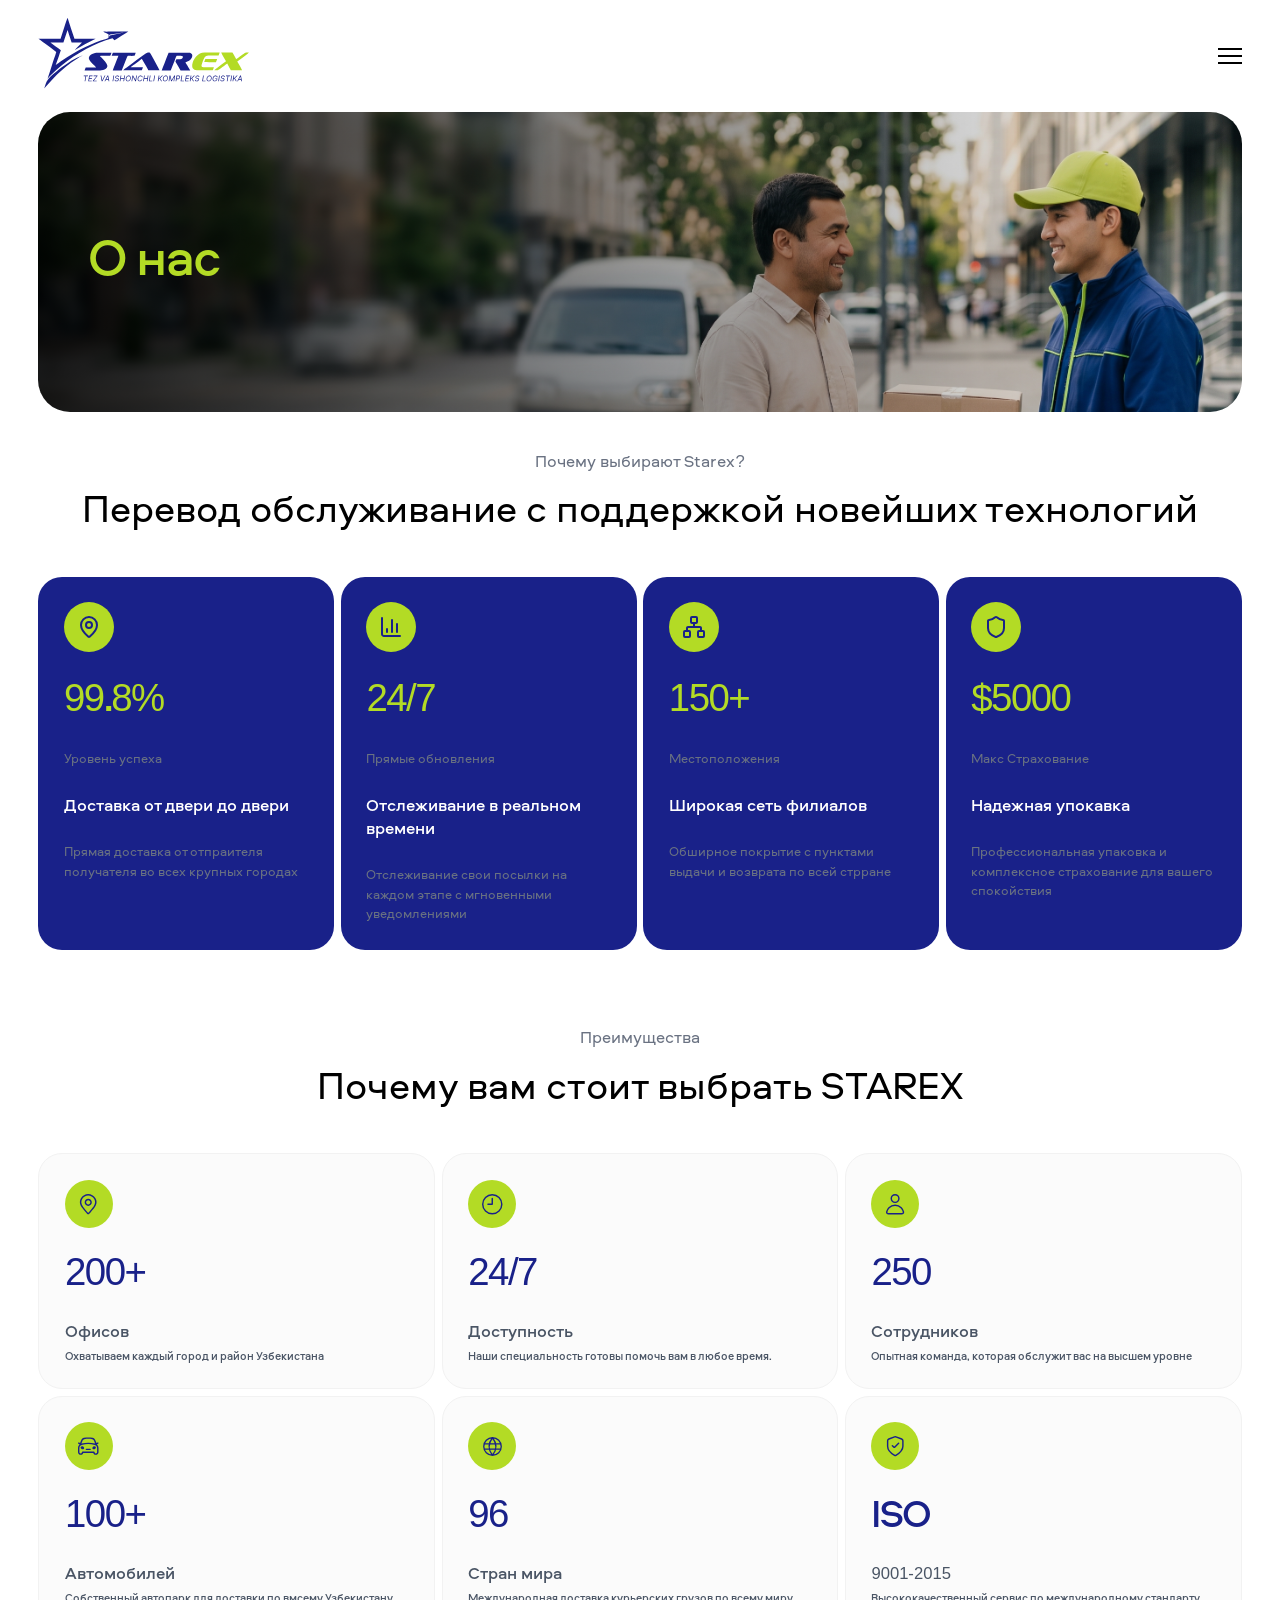
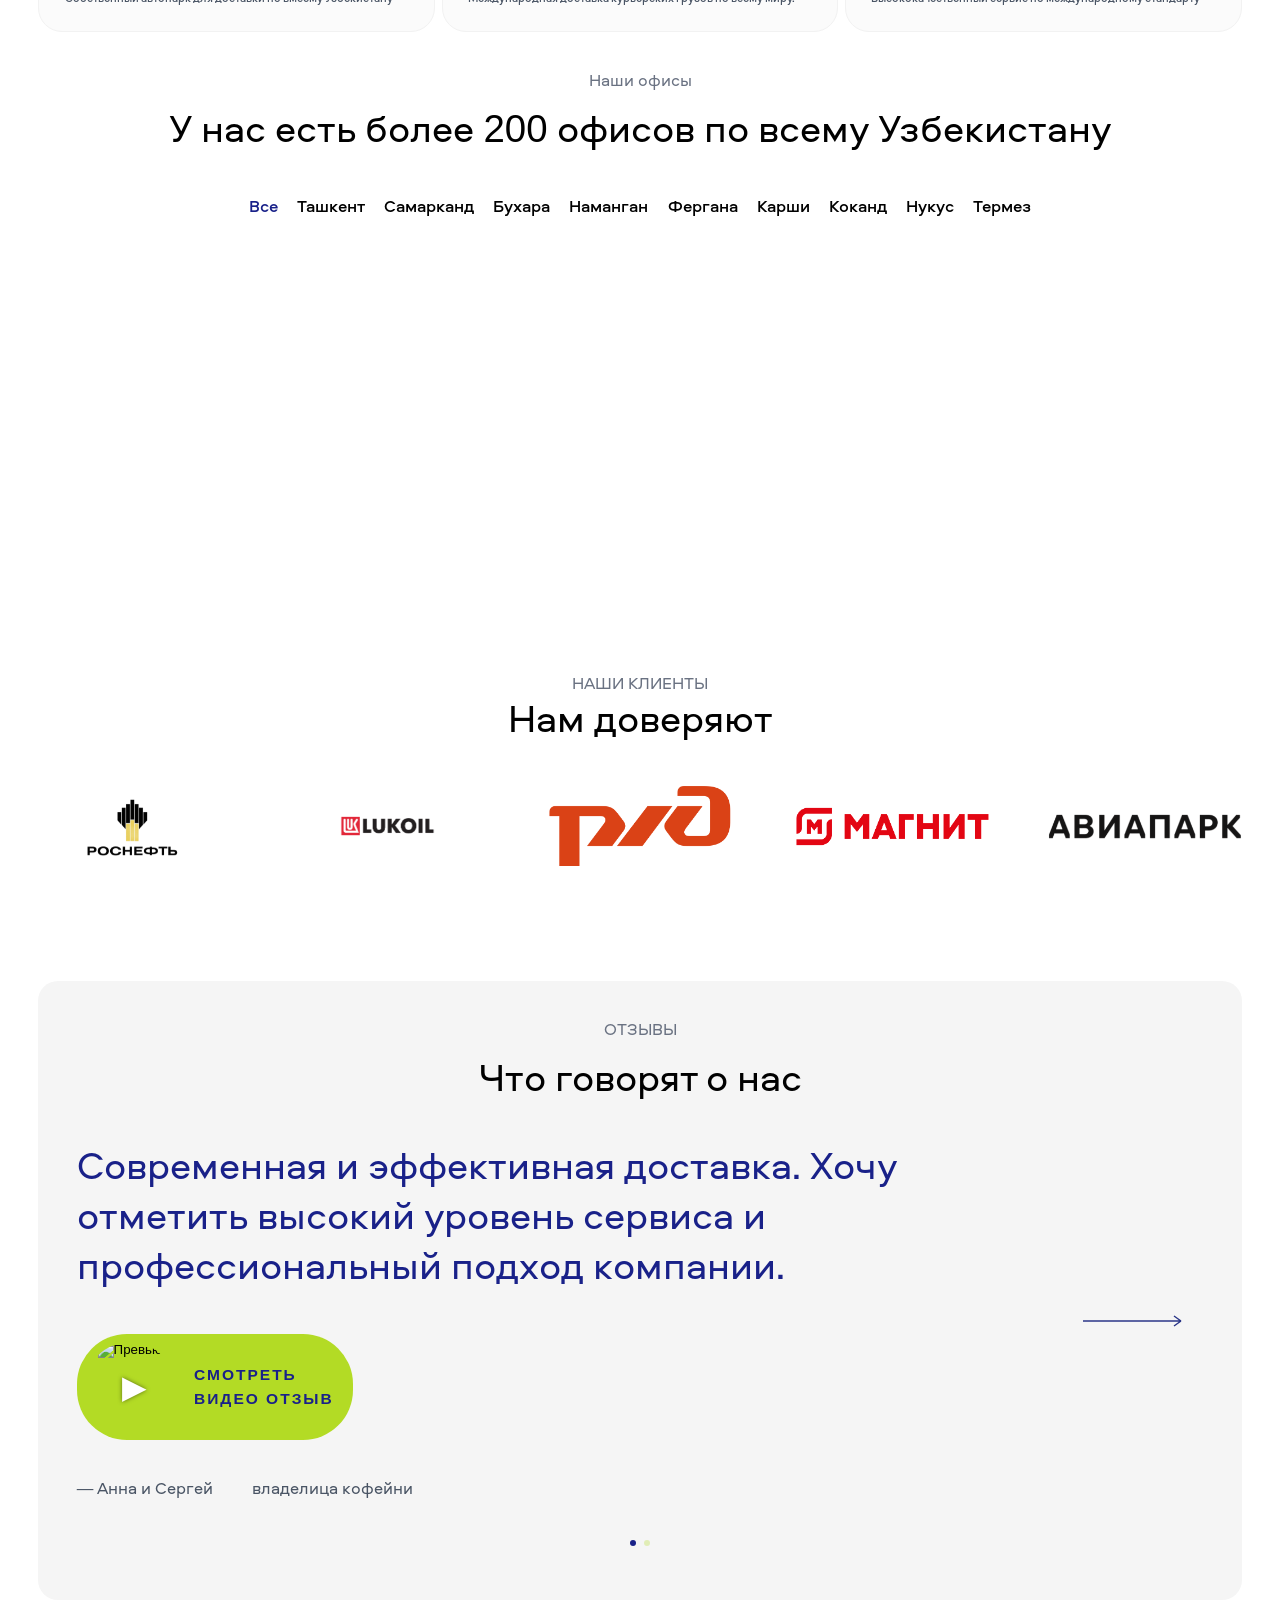
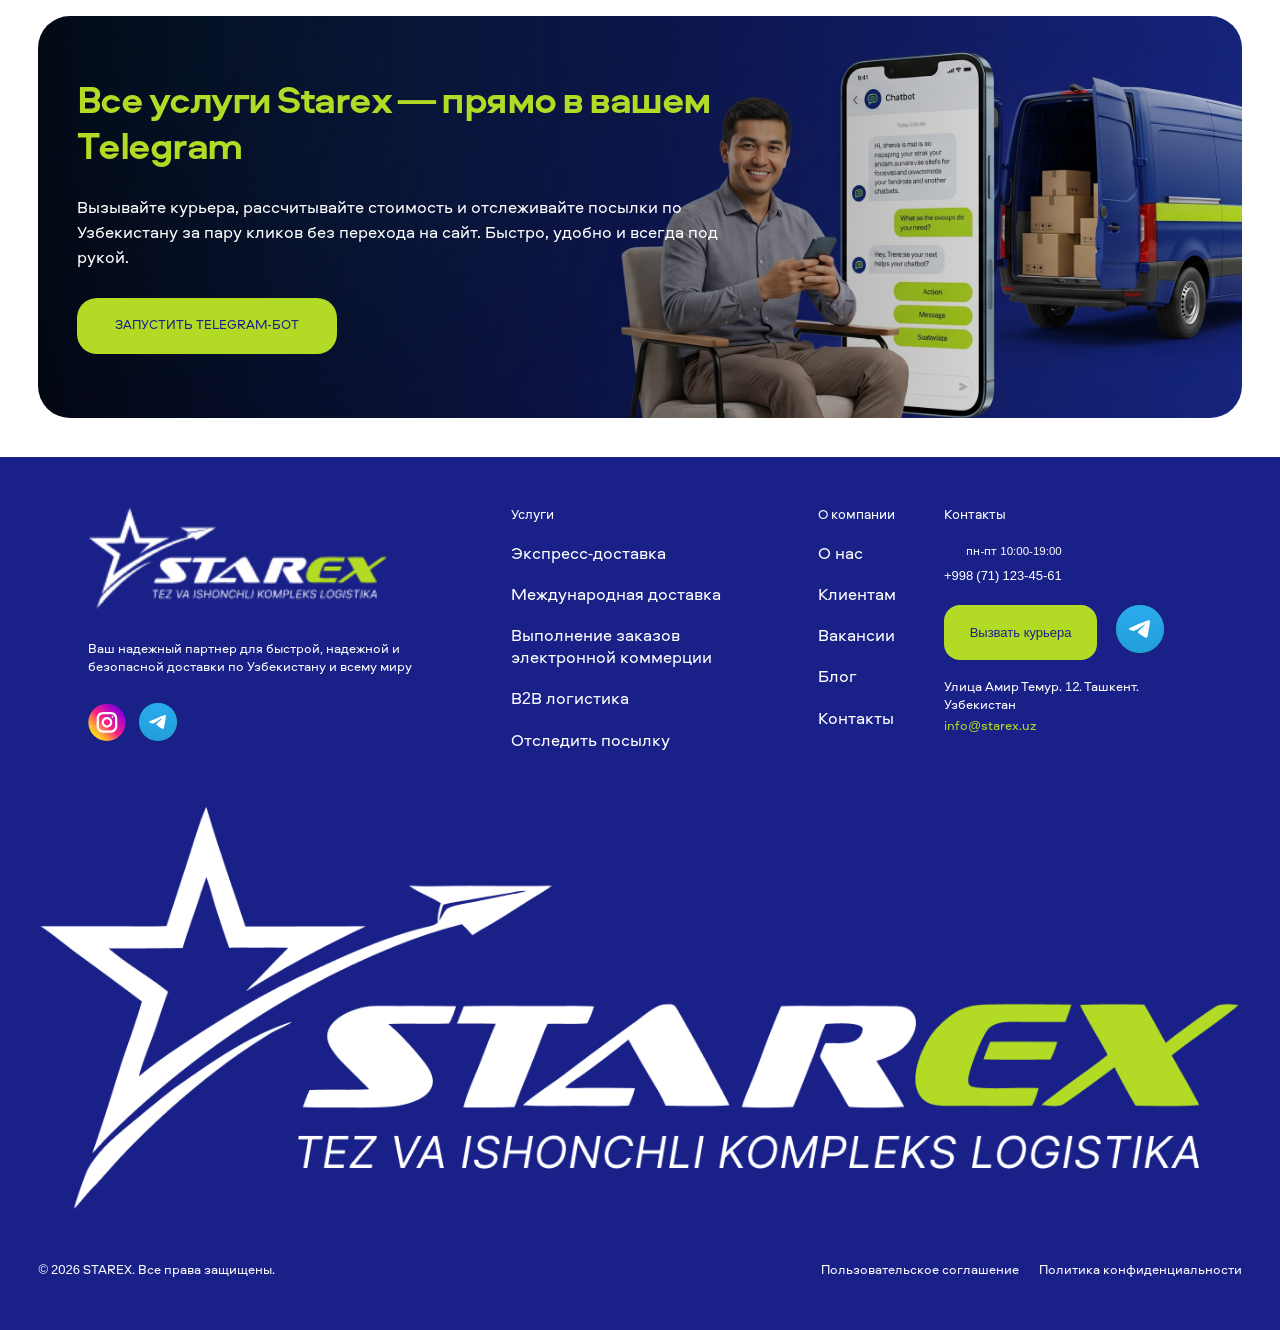
==== commit 9e41325c: "about banner" ====
--- a/assets/pages/about.html
+++ b/assets/pages/about.html
@@ -88,6 +88,30 @@
     <main>
       <section>
         <div class="container">
+          <div
+            class="about-banner-wrapper"
+            style="
+              background:
+                linear-gradient(
+                  90deg,
+                  rgba(0, 0, 0, 0.85) 0%,
+                  rgba(0, 0, 0, 0.4) 50%,
+                  rgba(0, 0, 0, 0) 100%
+                ),
+                url(&quot;/assets/images/about/banner.jpg&quot;);
+            "
+          >
+            <h1>О нас</h1>
+          </div>
+        </div>
+      </section>
+
+      <section>
+        <div class="container"></div>
+      </section>
+
+      <section>
+        <div class="container">
           <div class="extra-section">
             <div class="header-container">
               <p>Почему выбирают Starex?</p>
--- a/assets/css/main.css
+++ b/assets/css/main.css
@@ -1730,6 +1730,26 @@
 /* CLIENTS END */
 /* ============================================================= */
 /* ABOUT PAGE START */
+.about-banner-wrapper {
+  background-size: cover !important;
+  background-repeat: no-repeat !important;
+  background-position: 25% 20% !important;
+  position: relative;
+  min-height: 300px;
+  border-radius: var(--br-xl);
+  display: flex;
+  flex-direction: column;
+  justify-content: center;
+  align-items: start;
+}
+.about-banner-wrapper h1 {
+  font-weight: 500;
+  color: var(--green);
+  font-size: var(--fs-xl);
+  line-height: 120%;
+  letter-spacing: -1.5px;
+  padding-left: clamp(20px, 4vw, 50px);
+}
 .future-wrapper .future-header-wrapper {
   display: flex;
   flex-direction: column;
--- a/assets/css/responsive.css
+++ b/assets/css/responsive.css
@@ -364,6 +364,10 @@
   }
   .curier-wrapper .radio-options {
     flex-direction: column;
+  }
+  .about-banner-wrapper {
+    min-height: 216px;
+    background-position: 80% 20% !important;
   }
   .future-wrapper .future-item-wrapper {
     grid-template-columns: repeat(1, 1fr);
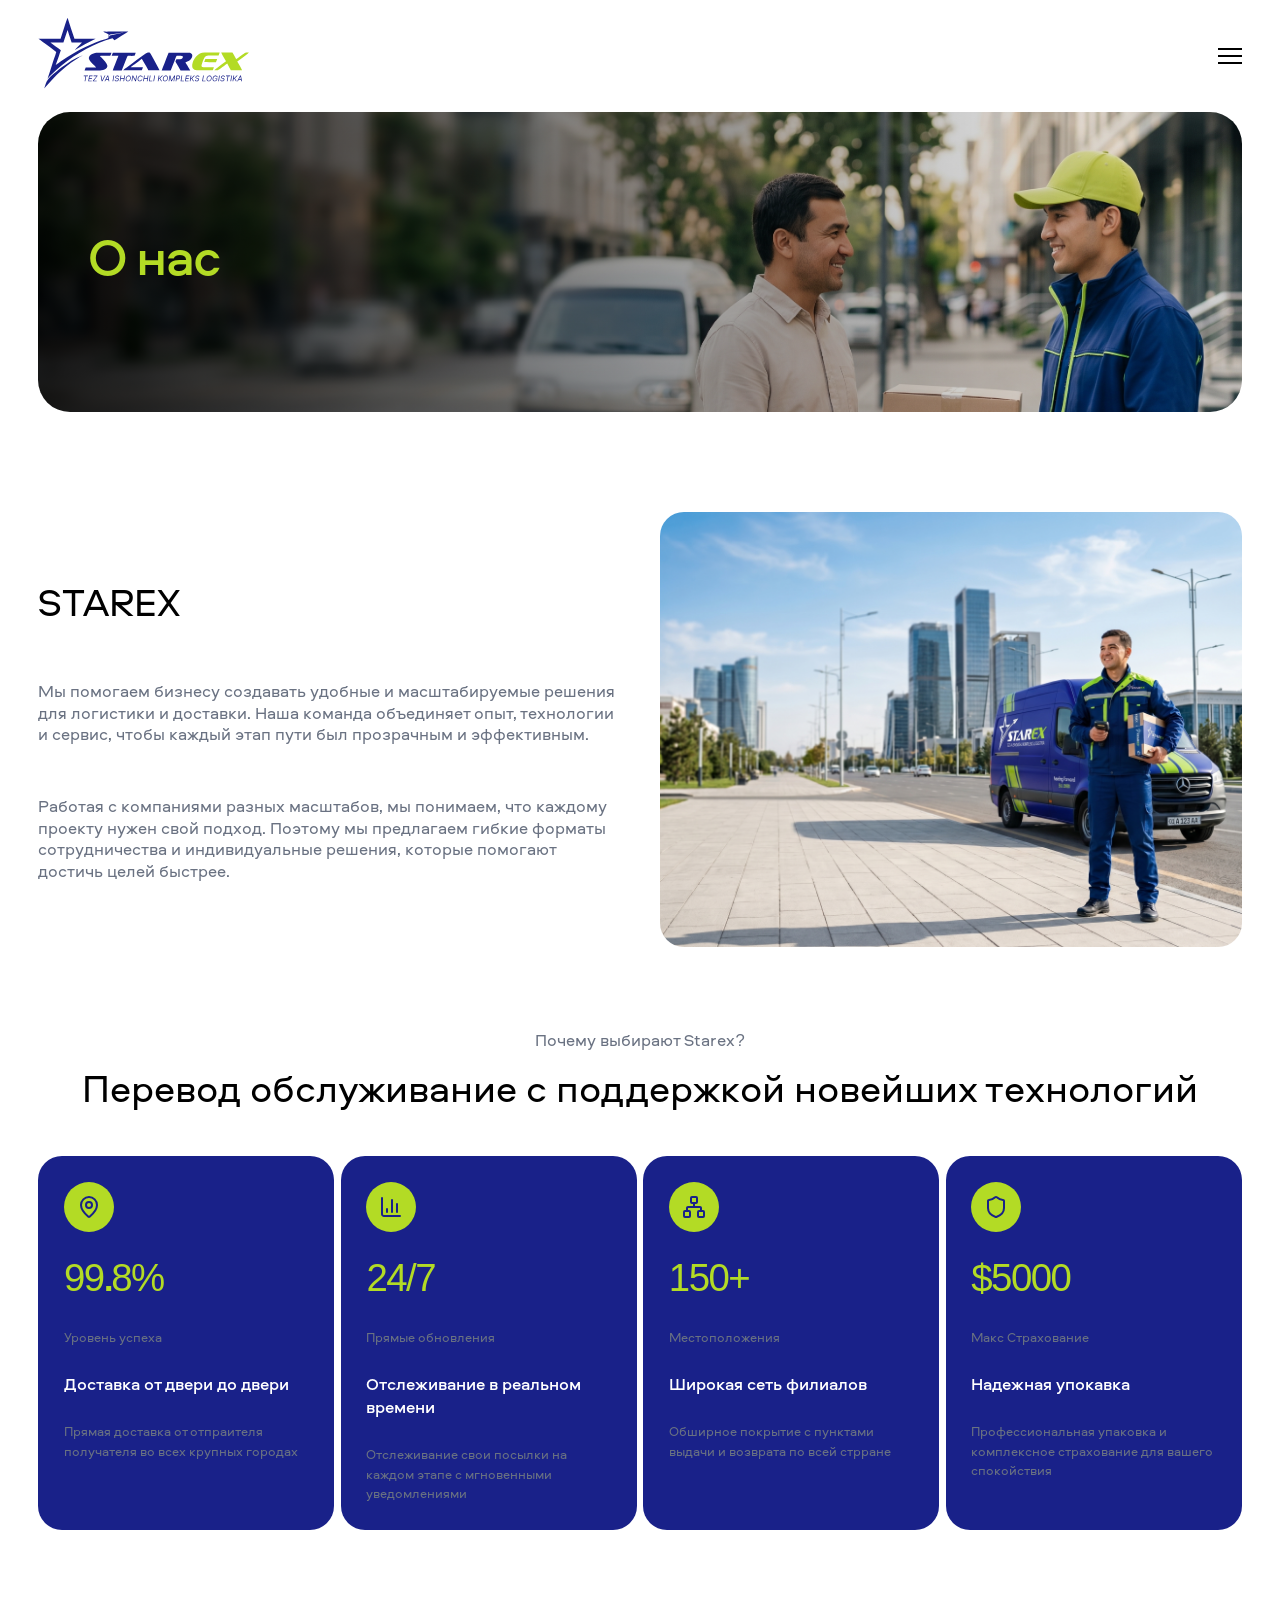
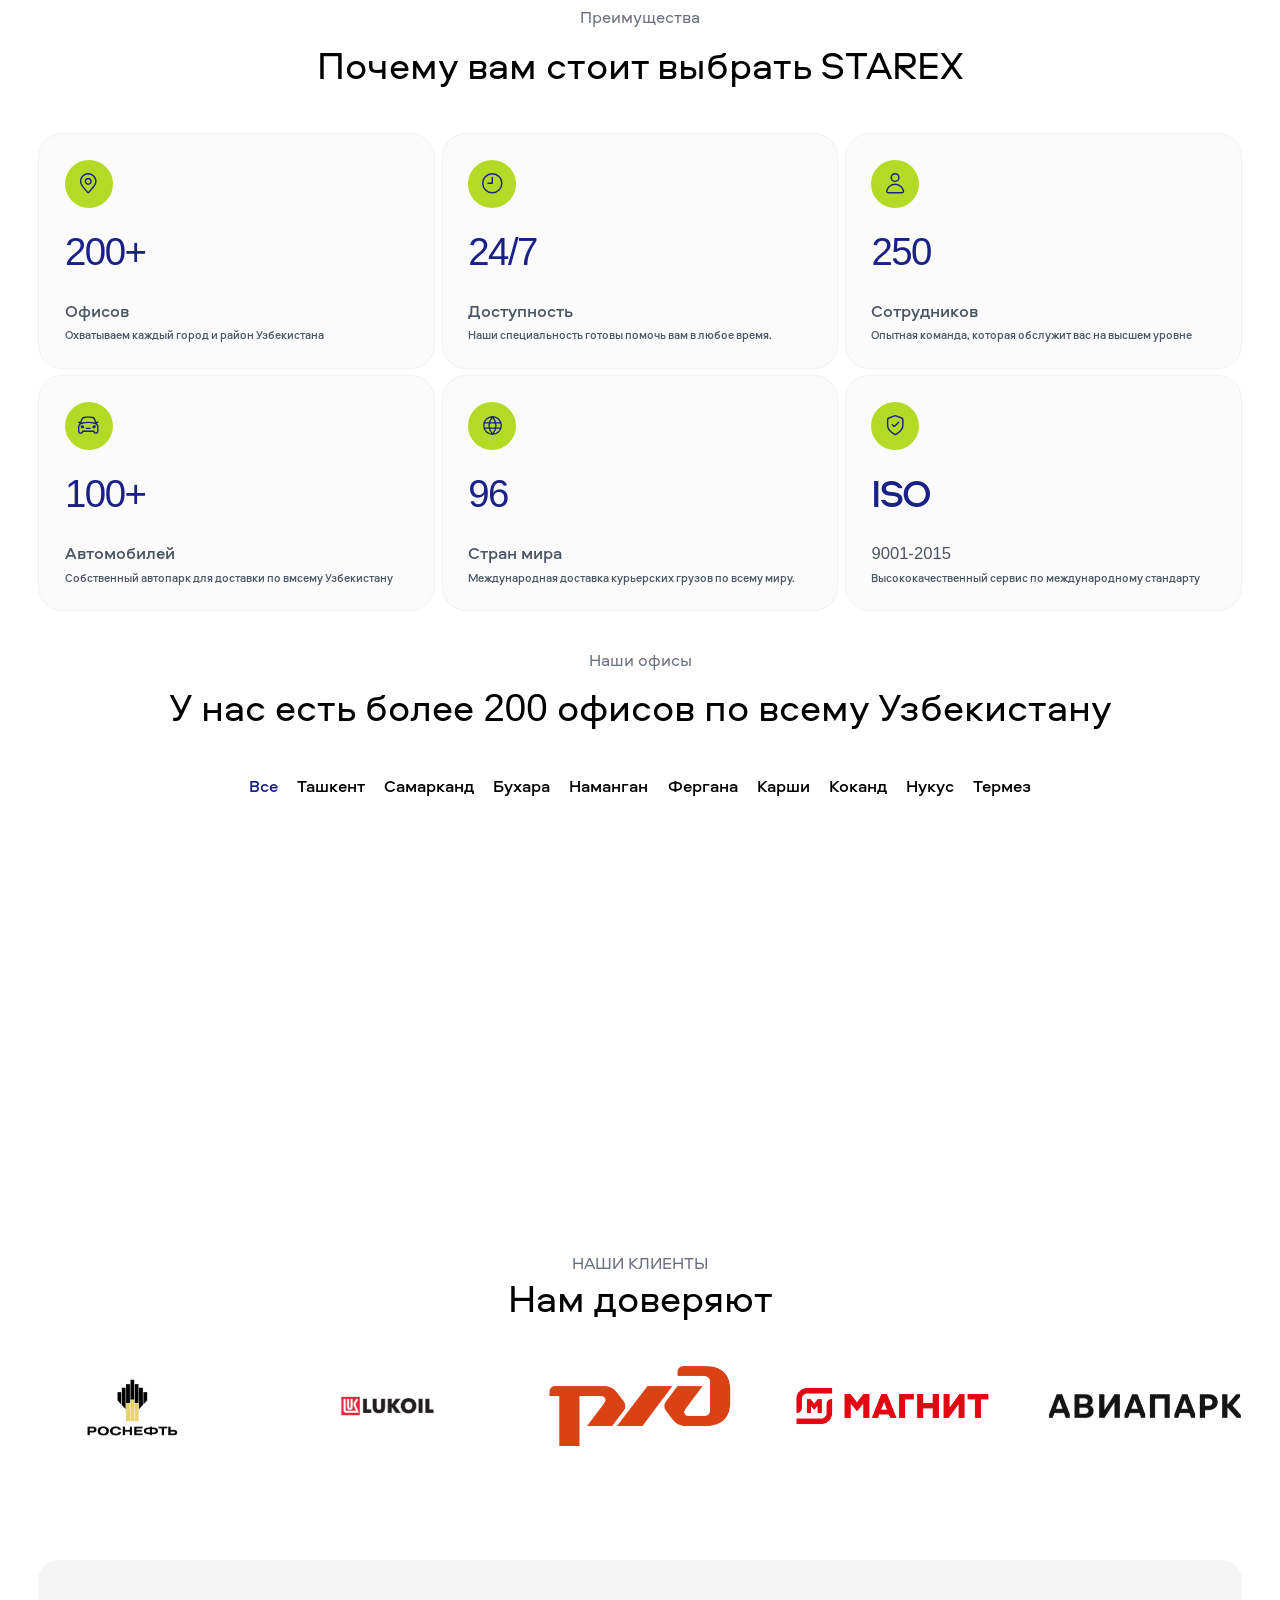
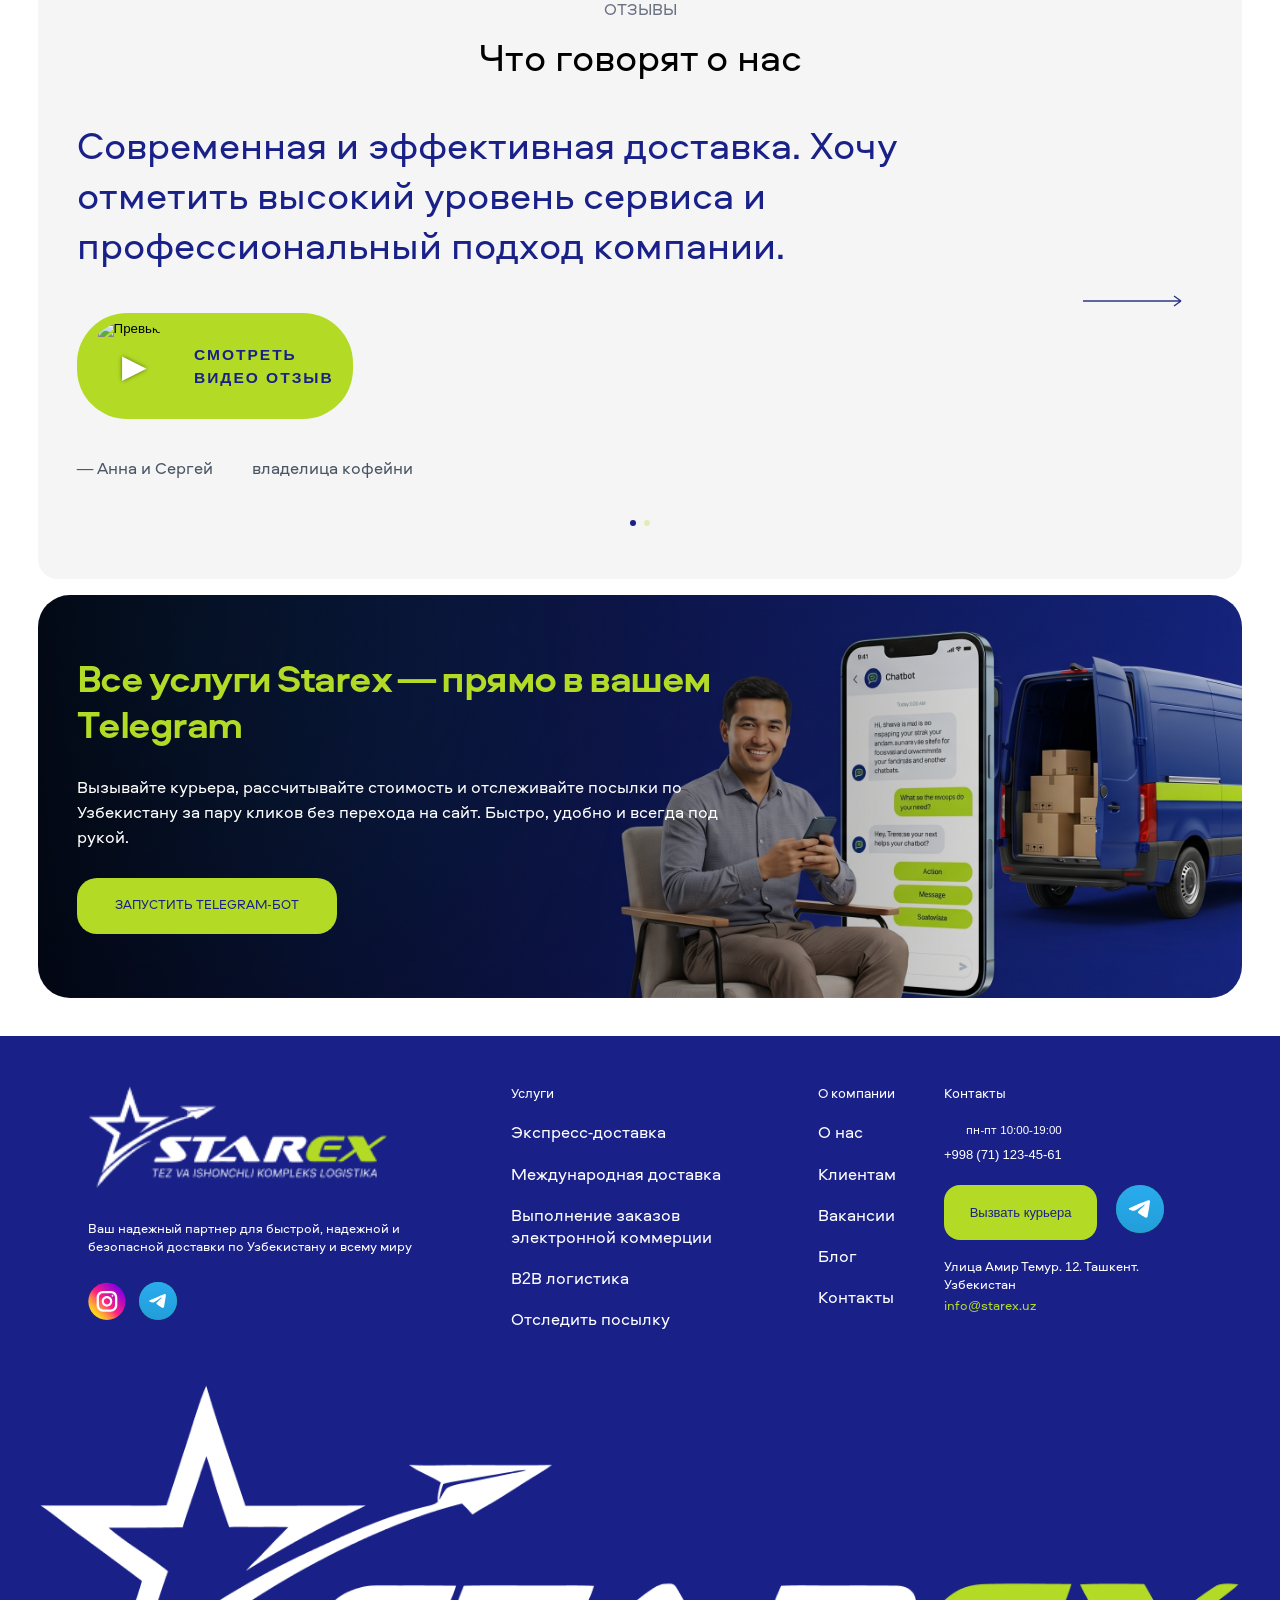
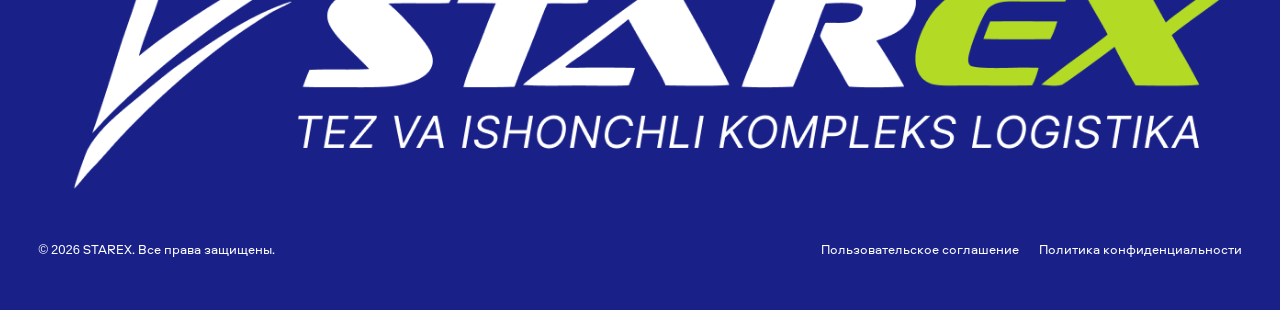
==== commit 9f08f971: "about page finished" ====
--- a/assets/pages/about.html
+++ b/assets/pages/about.html
@@ -107,7 +107,30 @@
       </section>
 
       <section>
-        <div class="container"></div>
+        <div class="container">
+          <div class="about-wrapper">
+            <div class="about-content-wrapper">
+              <h1>STAREX</h1>
+              <p>
+                Мы помогаем бизнесу создавать удобные и масштабируемые решения
+                для логистики и доставки. Наша команда объединяет опыт,
+                технологии и сервис, чтобы каждый этап пути был прозрачным и
+                эффективным.
+              </p>
+
+              <p>
+                Работая с компаниями разных масштабов, мы понимаем, что каждому
+                проекту нужен свой подход. Поэтому мы предлагаем гибкие форматы
+                сотрудничества и индивидуальные решения, которые помогают
+                достичь целей быстрее.
+              </p>
+            </div>
+
+            <div class="about-image-wrapper">
+              <img src="/assets/images/about/about.jpg" alt="image" />
+            </div>
+          </div>
+        </div>
       </section>
 
       <section>
--- a/assets/css/main.css
+++ b/assets/css/main.css
@@ -1750,6 +1750,34 @@
   letter-spacing: -1.5px;
   padding-left: clamp(20px, 4vw, 50px);
 }
+.about-wrapper {
+  display: grid;
+  grid-template-columns: 1fr 1fr;
+  align-items: center;
+  gap: 40px;
+  padding: clamp(50px, 8vw, 100px) 0 clamp(25px, 3vw, 50px);
+}
+.about-wrapper .about-content-wrapper {
+  display: flex;
+  flex-direction: column;
+  gap: clamp(25px, 4vw, 50px);
+}
+.about-wrapper .about-content-wrapper h1 {
+  color: var(--black);
+  font-size: var(--fs-lg);
+  font-weight: 400;
+  line-height: 130%;
+  letter-spacing: 0;
+}
+.about-wrapper .about-content-wrapper p {
+  color: var(--black-grey);
+  font-size: var(--fs-xs);
+  line-height: 130%;
+  letter-spacing: 0;
+}
+.about-wrapper .about-image-wrapper img {
+    border-radius: var(--br-lg);
+}
 .future-wrapper .future-header-wrapper {
   display: flex;
   flex-direction: column;
--- a/assets/css/responsive.css
+++ b/assets/css/responsive.css
@@ -147,6 +147,9 @@
   }
   .future-wrapper .future-item-wrapper {
     grid-template-columns: repeat(2, 1fr);
+  }
+  .about-wrapper {
+    grid-template-columns: 1fr;
   }
 }
 @media (max-width: 768px) {
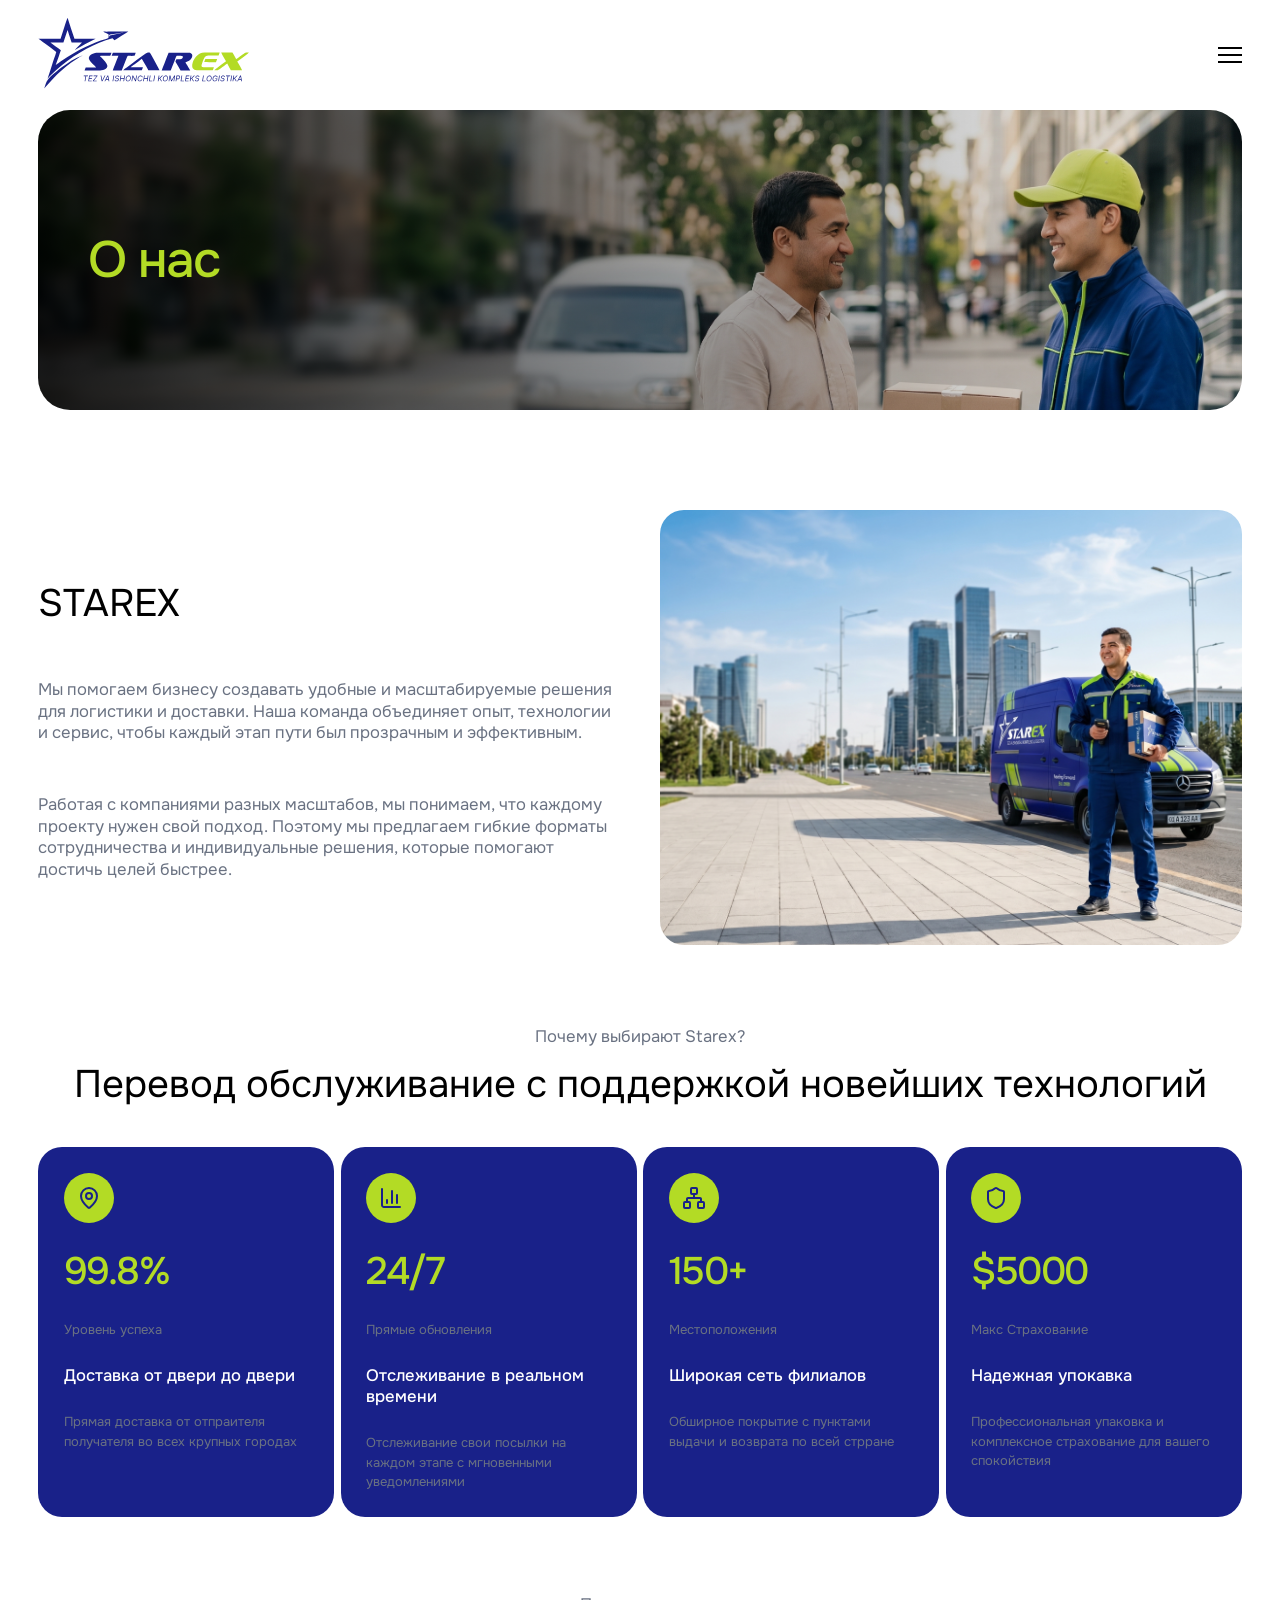
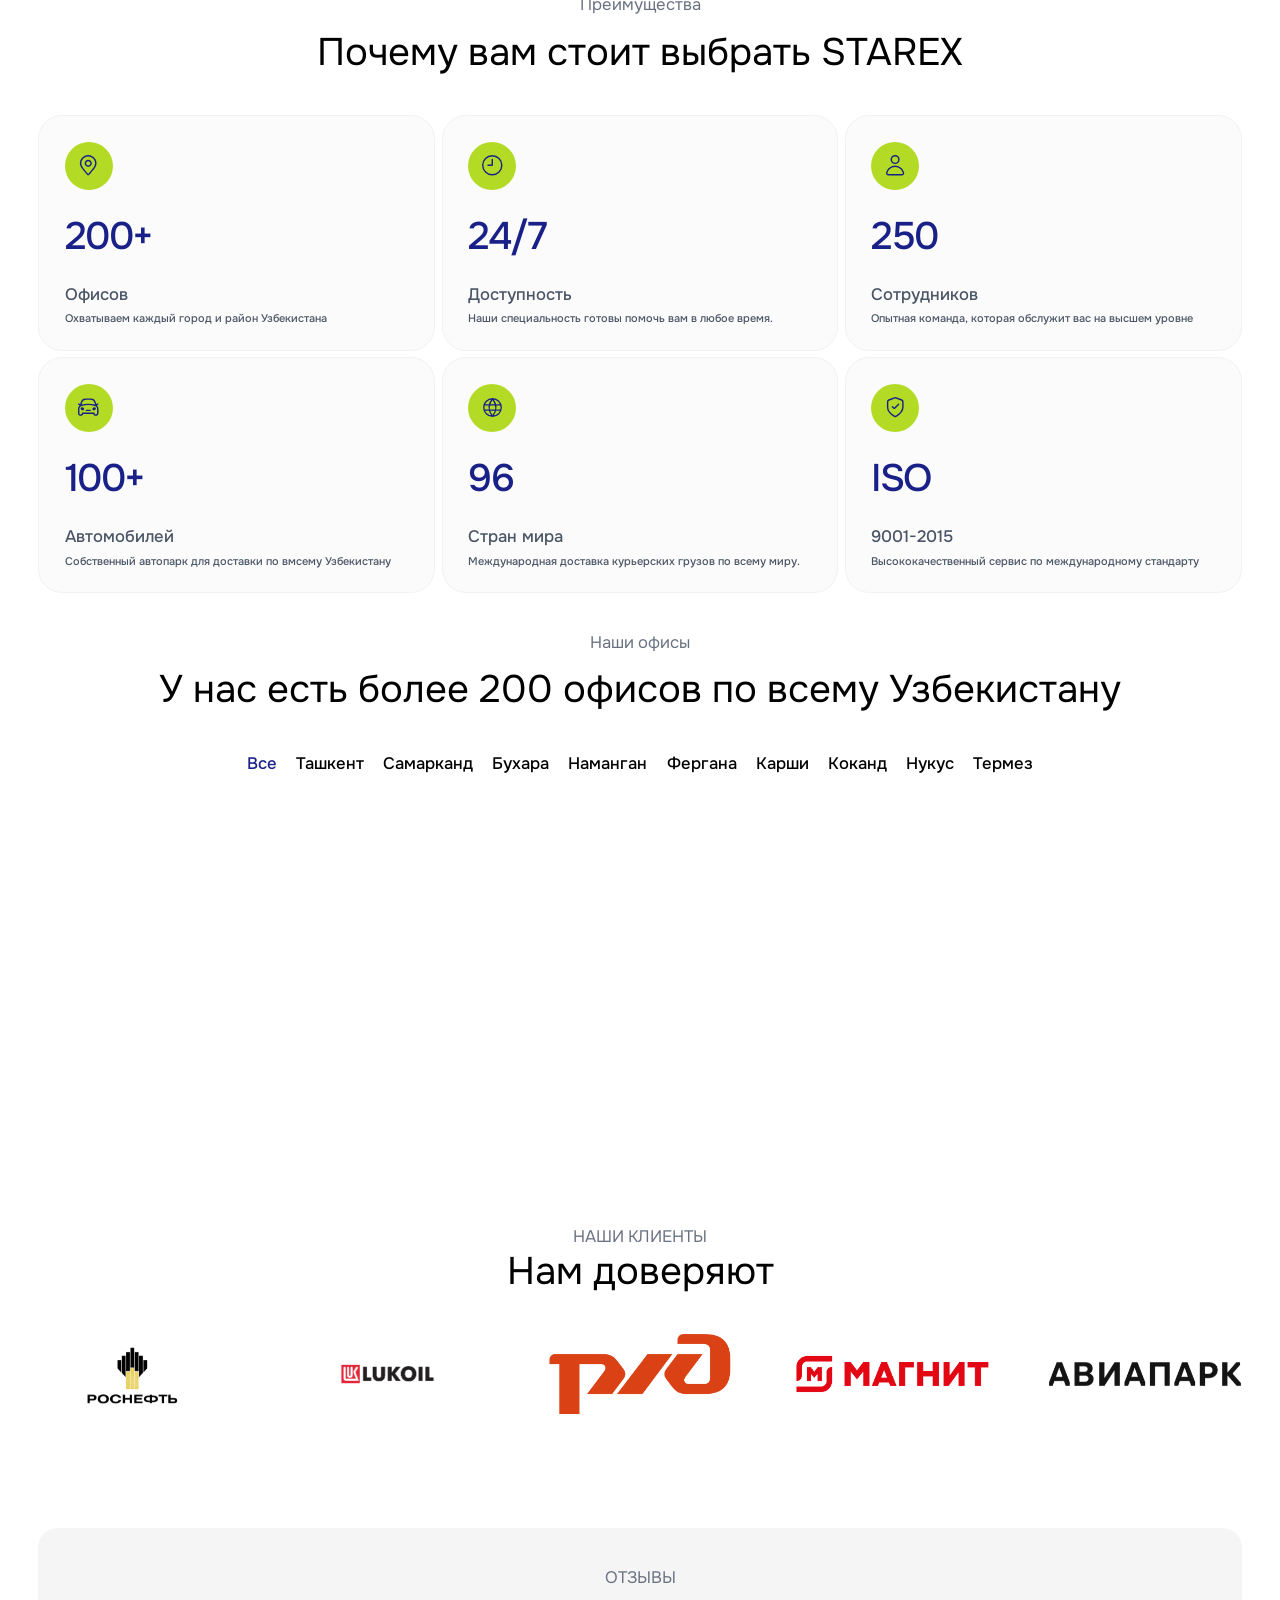
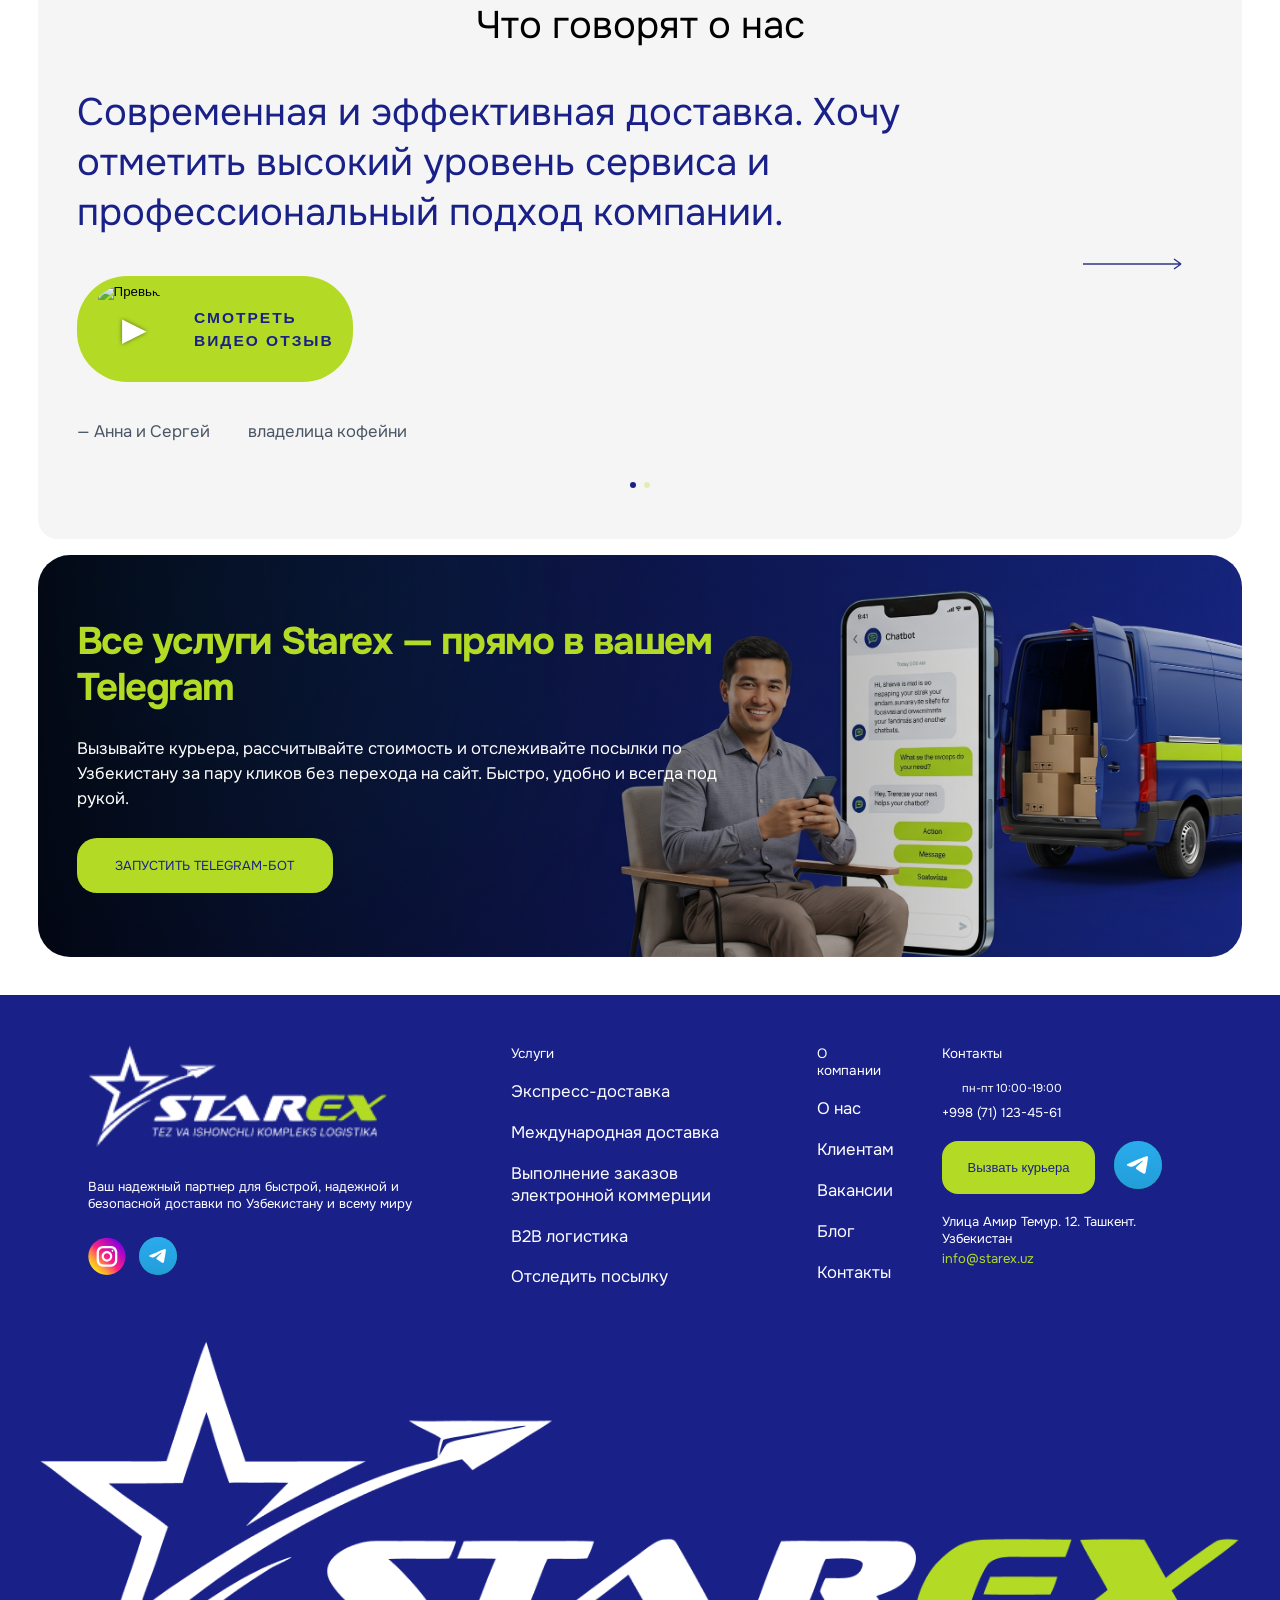
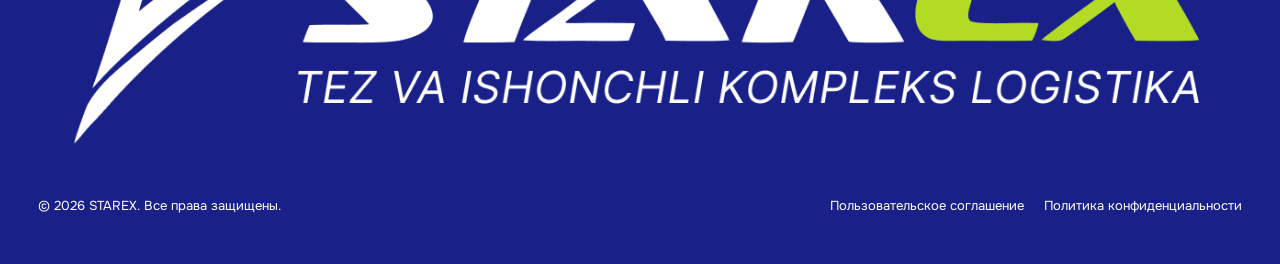
==== commit d0c7aa57: "about heading reload" ====
--- a/assets/pages/about.html
+++ b/assets/pages/about.html
@@ -3,7 +3,7 @@
   <head>
     <meta charset="UTF-8" />
     <meta name="viewport" content="width=device-width, initial-scale=1.0" />
-    <title>Contact</title>
+    <title>About</title>
     <link
       rel="stylesheet"
       href="https://cdn.jsdelivr.net/npm/swiper@11/swiper-bundle.min.css"
@@ -110,7 +110,7 @@
         <div class="container">
           <div class="about-wrapper">
             <div class="about-content-wrapper">
-              <h1>STAREX</h1>
+              <h2>STAREX</h2>
               <p>
                 Мы помогаем бизнесу создавать удобные и масштабируемые решения
                 для логистики и доставки. Наша команда объединяет опыт,
@@ -146,7 +146,7 @@
                 <div class="icon-wrapper">
                   <img src="/assets/images/home/i1.svg" alt="icon" />
                 </div>
-                <h1>99.8%</h1>
+                <h2>99.8%</h2>
                 <span>Уровень успеха</span>
                 <p>Доставка от двери до двери</p>
                 <span>
@@ -159,7 +159,7 @@
                 <div class="icon-wrapper">
                   <img src="/assets/images/home/i2.svg" alt="icon" />
                 </div>
-                <h1>24/7</h1>
+                <h2>24/7</h2>
                 <span>Прямые обновления</span>
                 <p>Отслеживание в реальном времени</p>
                 <span>
@@ -172,7 +172,7 @@
                 <div class="icon-wrapper">
                   <img src="/assets/images/home/i3.svg" alt="icon" />
                 </div>
-                <h1>150+</h1>
+                <h2>150+</h2>
                 <span>Местоположения</span>
                 <p>Широкая сеть филиалов</p>
                 <span>
@@ -184,7 +184,7 @@
                 <div class="icon-wrapper">
                   <img src="/assets/images/home/i4.svg" alt="icon" />
                 </div>
-                <h1>$5000</h1>
+                <h2>$5000</h2>
                 <span>Макс Страхование </span>
                 <p>Надежная упокавка</p>
                 <span>
@@ -202,7 +202,7 @@
           <div class="future-wrapper">
             <div class="future-header-wrapper">
               <span>Преимущества</span>
-              <h1>Почему вам стоит выбрать STAREX</h1>
+              <h2>Почему вам стоит выбрать STAREX</h2>
             </div>
 
             <div class="future-item-wrapper">
@@ -481,7 +481,7 @@
                 url(&quot;/assets/images/home/banner3.jpg&quot;);
             "
           >
-            <h1>Все услуги Starex — прямо в вашем Telegram</h1>
+            <h2>Все услуги Starex — прямо в вашем Telegram</h2>
             <p>
               Вызывайте курьера, рассчитывайте стоимость и отслеживайте посылки
               по Узбекистану за пару кликов без перехода на сайт. Быстро, удобно
--- a/assets/css/main.css
+++ b/assets/css/main.css
@@ -1,3 +1,4 @@
+/* FONT AEROPORT */
 @font-face {
   font-family: "Aeroport";
   src: url("../fonts/Aeroport-regular-trial.otf") format("opentype");
@@ -26,6 +27,49 @@
   font-family: "Aeroport";
   src: url("../fonts/Aeroport-light-trial.otf") format("opentype");
   font-weight: 300;
+  font-style: normal;
+  font-display: swap;
+}
+/* FONT ONEST */
+@font-face {
+  font-family: "Onest";
+  src: url("../fonts/Onest-Regular.ttf") format("truetype");
+  font-weight: 400;
+  font-style: normal;
+  font-display: swap;
+}
+@font-face {
+  font-family: "Onest";
+  src: url("../fonts/Onest-Medium.ttf") format("truetype");
+  font-weight: 500;
+  font-style: normal;
+  font-display: swap;
+}
+@font-face {
+  font-family: "Onest";
+  src: url("../fonts/Onest-SemiBold.ttf") format("truetype");
+  font-weight: 600;
+  font-style: normal;
+  font-display: swap;
+}
+@font-face {
+  font-family: "Onest";
+  src: url("../fonts/Onest-Bold.ttf") format("truetype");
+  font-weight: 700;
+  font-style: normal;
+  font-display: swap;
+}
+@font-face {
+  font-family: "Onest";
+  src: url("../fonts/Onest-ExtraBold.ttf") format("truetype");
+  font-weight: 800;
+  font-style: normal;
+  font-display: swap;
+}
+@font-face {
+  font-family: "Onest";
+  src: url("../fonts/Onest-Black.ttf") format("truetype");
+  font-weight: 900;
   font-style: normal;
   font-display: swap;
 }
@@ -55,6 +99,10 @@
   --br-lg: 24px;
   --br-xl: 32px;
   --br-xxl: 100px;
+
+  /* font family */
+  --font-primary: "Aeroport", sans-serif;
+  --font-secondary: "Onest", sans-serif;
 }
 
 /* RESET */
@@ -94,7 +142,7 @@
 }
 
 body {
-  font-family: "Aeroport", sans-serif;
+  font-family: var(--font-secondary);
 }
 
 .container {
@@ -185,6 +233,7 @@
 }
 .header-wrapper .navbar-menu ul li a {
   color: var(--white);
+  font-family: var(--font-primary);
   font-size: var(--fs-xs);
   padding-bottom: 5px;
 }
@@ -485,7 +534,7 @@
   color: var(--black-grey);
   font-weight: 400;
 }
-.our-services .our-services-header h1 {
+.our-services .our-services-header h2 {
   font-size: var(--fs-lg);
   color: var(--black);
   font-weight: 400;
@@ -595,7 +644,7 @@
   padding: clamp(25px, 5vw, 90px) clamp(15px, 3vw, 50px);
   margin-bottom: clamp(25px, 3vw, 50px);
 }
-.banner-wrapper h1 {
+.banner-wrapper h2 {
   color: var(--green);
   font-size: var(--fs-lg);
   line-height: 120%;
@@ -679,7 +728,7 @@
   width: 24px;
   height: 24px;
 }
-.extra-section .content-container .item h1 {
+.extra-section .content-container .item h2 {
   color: var(--green);
   font-size: var(--fs-lg);
   font-weight: 500;
@@ -1762,7 +1811,7 @@
   flex-direction: column;
   gap: clamp(25px, 4vw, 50px);
 }
-.about-wrapper .about-content-wrapper h1 {
+.about-wrapper .about-content-wrapper h2 {
   color: var(--black);
   font-size: var(--fs-lg);
   font-weight: 400;
@@ -1776,7 +1825,7 @@
   letter-spacing: 0;
 }
 .about-wrapper .about-image-wrapper img {
-    border-radius: var(--br-lg);
+  border-radius: var(--br-lg);
 }
 .future-wrapper .future-header-wrapper {
   display: flex;
@@ -1791,7 +1840,7 @@
   font-size: var(--fs-xs);
   letter-spacing: 0;
 }
-.future-wrapper .future-header-wrapper h1 {
+.future-wrapper .future-header-wrapper h2 {
   color: var(--black);
   font-size: var(--fs-lg);
   font-weight: 400;
@@ -1855,6 +1904,22 @@
   letter-spacing: 0;
 }
 /* ABOUT PAGE END */
+/* ============================================================= */
+/* BLOG START */
+.all-blog-btn-wrapper {
+  display: flex;
+  justify-content: center;
+  align-items: center;
+  margin-bottom: clamp(50px, 5vw, 100px);
+}
+.all-blog-btn-wrapper a {
+  background-color: #f2f2f2;
+  color: var(--black);
+  font-size: var(--fs-exxs);
+  border-radius: var(--br-md);
+  padding: clamp(8px, 1vw, 16px) clamp(16px, 2vw, 32px);
+}
+/* BLOG END */
 /* ============================================================= */
 /* CALCULATOR START */
 .calc-container {
